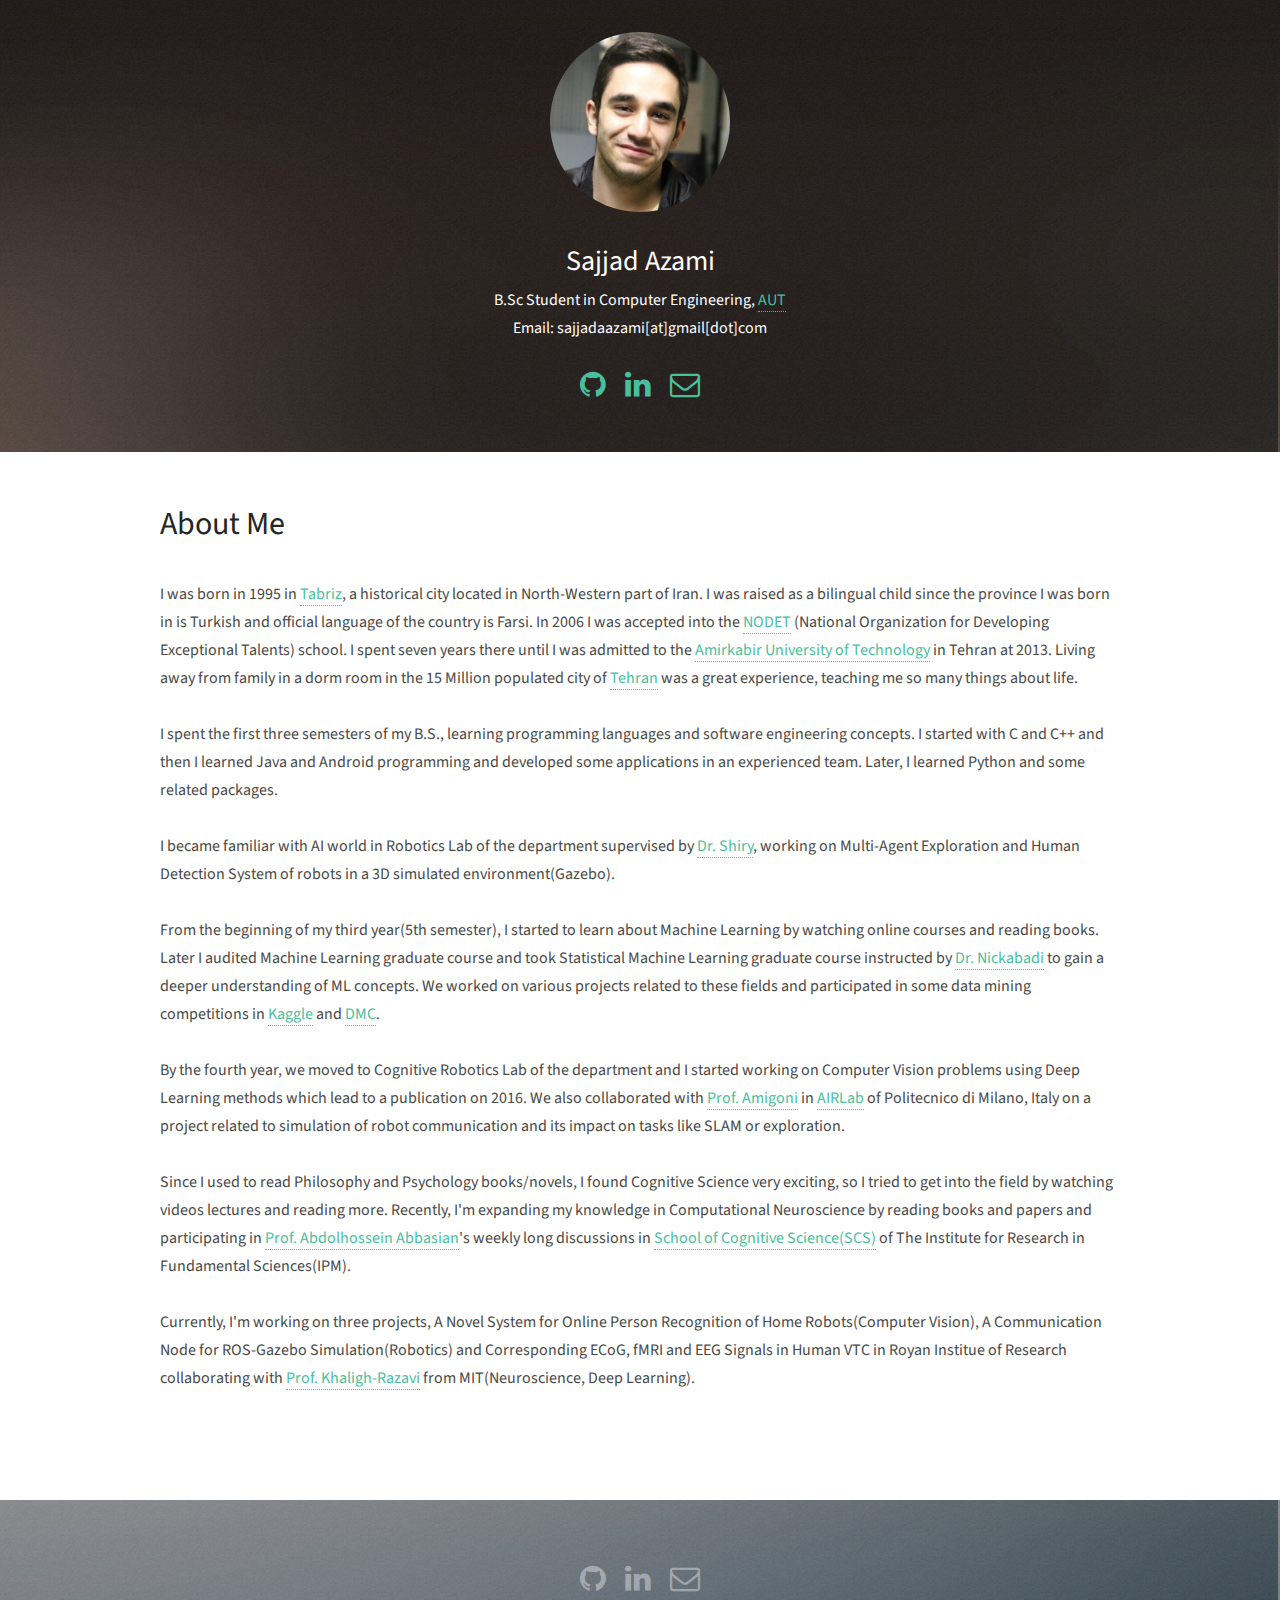
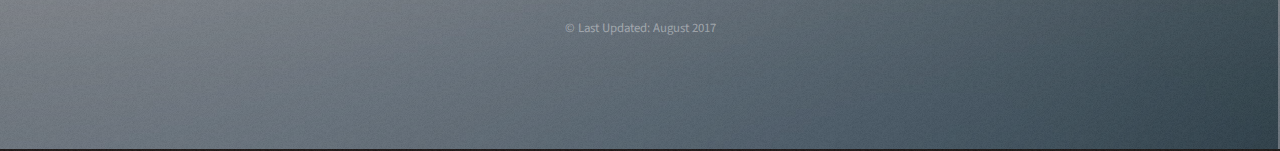
==== bio.html @ d624d1a1 "updates bio and info" ====
<!DOCTYPE HTML>
<!--
	Strata by HTML5 UP
	html5up.net | @ajlkn
	Free for personal and commercial use under the CCA 3.0 license (html5up.net/license)
-->
<html>
<head>
    <title>Sajjad Azami</title>
    <meta charset="utf-8"/>
    <meta name="viewport" content="width=device-width, initial-scale=1"/>
    <!--[if lte IE 8]>
    <script src="assets/js/ie/html5shiv.js"></script><![endif]-->
    <link rel="stylesheet" href="assets/css/main.css"/>
    <!--[if lte IE 8]>
    <link rel="stylesheet" href="assets/css/ie8.css"/><![endif]-->
</head>
<body id="top">

<!-- Header -->
<header id="header">
    <div class="inner">
        <a href="index.html" class="image avatar"><img src="images/avatar.jpg" alt=""/></a>
        <h1>
            <object><strong>Sajjad Azami</strong></object>
        </h1>
        <span style="color: #ffffff; "><object>B.Sc Student in Computer Engineering, <a
                href="http://www.aut.ac.ir/aut/fa/">AUT</a>
        </object>
        <br>
        <object>Email: sajjadaazami[at]gmail[dot]com</object></span>
        <br>
        <br>
        <ul class="icons">
            <li><a href="http://github.com/sajadazami" class="icon fa-github"><span class="label">Github</span></a></li>
            <li><a href="https://ir.linkedin.com/in/sajadazami" class="icon fa-linkedin"><span
                    class="label">Dribbble</span></a></li>
            <li><a href="mailto:sajjadaazami@gmail.com" class="icon fa-envelope-o"><span class="label">Email</span></a>
            </li>
        </ul>
    </div>
</header>
<!-- Main -->
<div id="main">

    <!-- One -->
    <section id="one">
        <header class="major">
            <h2>About Me</h2>
        </header>
        <p>I was born in 1995 in <a href="https://en.wikipedia.org/wiki/Tabriz">Tabriz</a>, a historical city located in
            North-Western part of Iran. I was
            raised as a
            bilingual child since
            the province I was born in is Turkish and official language of the country is Farsi. In 2006 I was accepted
            into the <a
                    href="https://en.wikipedia.org/wiki/National_Organization_for_Development_of_Exceptional_Talents">NODET</a>
            (National Organization for Developing Exceptional Talents) school. I spent seven years there
            until I was admitted to the <a href="https://en.wikipedia.org/wiki/Amirkabir_University_of_Technology">Amirkabir
                University of Technology</a> in Tehran at 2013. Living away from family in
            a dorm room in the 15 Million populated city of <a href="https://en.wikipedia.org/wiki/Tehran">Tehran</a>
            was a great experience, teaching me so many things
            about life.<br><br>

            I spent the first three semesters of my B.S., learning programming languages and software engineering
            concepts. I started with C and C++ and then I learned Java and Android programming and developed some
            applications in an experienced team. Later, I learned Python and some related packages.<br><br>

            I became familiar with AI world in Robotics Lab of the department supervised by <a
                    href="https://scholar.google.com/citations?user=eezKfB4AAAAJ&hl=en">Dr. Shiry</a>, working on
            Multi-Agent Exploration and Human Detection System of robots in a 3D simulated environment(Gazebo).<br><br>

            From the beginning of my third year(5th semester), I started to learn about Machine Learning by watching
            online courses and reading books. Later I audited Machine Learning graduate course and took Statistical
            Machine Learning graduate course instructed by <a href="http://ceit.aut.ac.ir/~nikabadi/">Dr. Nickabadi</a>
            to gain a deeper understanding of ML concepts.
            We worked on various projects related to these fields and participated in some data mining competitions in
            <a href="http://www.kaggle.com/">Kaggle</a> and <a href="http://www.data-mining-cup.de/en/">DMC</a>.<br><br>

            By the fourth year, we moved to Cognitive Robotics Lab of the department and I started working on Computer
            Vision problems using Deep Learning methods which lead to a publication on 2016. We also collaborated with
            <a href="https://scholar.google.com/citations?user=qsOtJtsAAAAJ&hl=en">Prof. Amigoni</a> in
            <a href="http://airlab.deib.polimi.it/">AIRLab</a> of
            Politecnico di Milano, Italy on a project related to simulation of robot
            communication and its impact on tasks like SLAM or exploration.<br><br>

            Since I used to read Philosophy and Psychology books/novels, I found Cognitive Science very exciting, so I
            tried to get into the field by watching videos lectures and reading more. Recently, I'm expanding my
            knowledge in Computational Neuroscience by reading books and papers and participating in
            <a href="http://www.ipm.ac.ir/personalinfo.jsp?PeopleCode=IP1400068">Prof. Abdolhossein Abbasian</a>'s
            weekly long discussions in <a href="http://scs.ipm.ac.ir/">School of Cognitive Science(SCS)</a> of The
            Institute for Research in Fundamental Sciences(IPM).<br><br>

            Currently, I'm working on three projects, A Novel System for Online Person Recognition of Home
            Robots(Computer Vision), A Communication Node for ROS-Gazebo Simulation(Robotics) and Corresponding
            ECoG, fMRI and EEG Signals in Human VTC in Royan Institue of Research collaborating with
            <a href="https://scholar.google.co.uk/citations?user=3HbeiywAAAAJ">Prof. Khaligh-Razavi</a> from
            MIT(Neuroscience, Deep Learning).<br><br>

        </p>

    </section>

</div>

<!-- Footer -->
<footer id="footer">
    <div class="inner">
        <ul class="icons">
            <li><a href="http://github.com/sajadazami" class="icon fa-github"><span class="label">Github</span></a></li>
            <li><a href="https://ir.linkedin.com/in/sajadazami" class="icon fa-linkedin"><span
                    class="label">Dribbble</span></a></li>
            <li><a href="mailto:sajjadaazami@gmail.com" class="icon fa-envelope-o"><span class="label">Email</span></a>
            </li>
        </ul>
        <ul class="copyright">
            <li>&copy; Last Updated: August 2017</li>
        </ul>
    </div>
</footer>

<!-- Scripts -->
<script src="assets/js/jquery.min.js"></script>
<script src="assets/js/jquery.poptrox.min.js"></script>
<script src="assets/js/skel.min.js"></script>
<script src="assets/js/util.js"></script>
<!--[if lte IE 8]>
<script src="assets/js/ie/respond.min.js"></script><![endif]-->
<script src="assets/js/main.js"></script>

</body>
</html>
---- assets/css/main.css ----
@import url("font-awesome.min.css");
@import url("https://fonts.googleapis.com/css?family=Source+Sans+Pro:400,400italic");

/*
	Strata by HTML5 UP
	html5up.net | @ajlkn
	Free for personal and commercial use under the CCA 3.0 license (html5up.net/license)
*/

/* Reset */

html, body, div, span, applet, object, iframe, h1, h2, h3, h4, h5, h6, p, blockquote, pre, a, abbr, acronym, address, big, cite, code, del, dfn, em, img, ins, kbd, q, s, samp, small, strike, strong, sub, sup, tt, var, b, u, i, center, dl, dt, dd, ol, ul, li, fieldset, form, label, legend, table, caption, tbody, tfoot, thead, tr, th, td, article, aside, canvas, details, embed, figure, figcaption, footer, header, hgroup, menu, nav, output, ruby, section, summary, time, mark, audio, video {
    margin: 0;
    padding: 0;
    border: 0;
    font-size: 100%;
    font: inherit;
    vertical-align: baseline;
}

article, aside, details, figcaption, figure, footer, header, hgroup, menu, nav, section {
    display: block;
}

body {
    line-height: 1;
}

ol, ul {
    list-style: none;
}

.multi-column {
    -moz-column-count: 2;
    -moz-column-gap: 20px;
    -moz-column-fill: auto;
    -webkit-column-count: 2;
    -webkit-column-gap: 20px;
    -webkit-column-fill: auto;
    column-count: 2;
    column-gap: 20px;
    column-fill: auto;
    list-style-position: inside;
}

blockquote, q {
    quotes: none;
}

blockquote:before, blockquote:after, q:before, q:after {
    content: '';
    content: none;
}

table {
    border-collapse: collapse;
    border-spacing: 0;
}

body {
    -webkit-text-size-adjust: none;
}

/* Box Model */

*, *:before, *:after {
    -moz-box-sizing: border-box;
    -webkit-box-sizing: border-box;
    box-sizing: border-box;
}

/* Containers */

.container {
    margin-left: auto;
    margin-right: auto;
}

.container.\31

25
\25 {
    width: 100%;
    max-width: 1200px;
    min-width: 960px;
}

.container.\37

5
\25 {
    width: 720px;
}

.container.\35

0
\25 {
    width: 480px;
}

.container.\32

5
\25 {
    width: 240px;
}

.container {
    width: 960px;
}

/*@media screen and (max-width: 1800px) {*/

    /*.container.\31*/

/*25\25 {*/
      /*width: 100%;*/
      /*max-width: 1200px;*/
      /*min-width: 960px;*/
  /*}*/

    /*.container.\37*/

/*5\25 {*/
     /*width: 720px;*/
 /*}*/

    /*.container.\35*/

/*0\25 {*/
     /*width: 480px;*/
 /*}*/

    /*.container.\32*/

/*5\25 {*/
     /*width: 240px;*/
 /*}*/

    /*.container {*/
        /*width: 960px;*/
    /*}*/

/*}*/

/*@media screen and (max-width: 1280px) {*/

    /*.container.\31*/

/*25\25 {*/
      /*width: 100%;*/
      /*max-width: 1200px;*/
      /*min-width: 960px;*/
  /*}*/

    /*.container.\37*/

/*5\25 {*/
     /*width: 720px;*/
 /*}*/

    /*.container.\35*/

/*0\25 {*/
     /*width: 480px;*/
 /*}*/

    /*.container.\32*/

/*5\25 {*/
     /*width: 240px;*/
 /*}*/

    /*.container {*/
        /*width: 960px;*/
    /*}*/

/*}*/

/*@media screen and (max-width: 1800px) {*/

    .container.\31

25\25 {
      width: 100%;
      max-width: 1200px;
      min-width: 960px;
  }

    .container.\37

5\25 {
     width: 720px;
 }

    .container.\35

0\25 {
     width: 480px;
 }

    .container.\32

5\25 {
     width: 240px;
 }

    .container {
        width: 960px;
    }

/*}*/

@media screen and (max-width: 736px) {

    .container.\31

25\25 {
      width: 100%;
      max-width: 1200px;
      min-width: 960px;
  }

    .container.\37

5\25 {
     width: 720px;
 }

    .container.\35

0\25 {
     width: 480px;
 }

    .container.\32

5\25 {
     width: 240px;
 }

    .container {
        width: 960px;
    }

}

@media screen and (max-width: 480px) {

    .container.\31

25\25 {
      width: 100%;
      max-width: 1200px;
      min-width: 960px;
  }

    .container.\37

5\25 {
     width: 720px;
 }

    .container.\35

0\25 {
     width: 480px;
 }

    .container.\32

5\25 {
     width: 240px;
 }

    .container {
        width: 960px;
    }

}

/* Grid */

.row {
    border-bottom: solid 1px transparent;
    -moz-box-sizing: border-box;
    -webkit-box-sizing: border-box;
    box-sizing: border-box;
}

.row > * {
    float: left;
    -moz-box-sizing: border-box;
    -webkit-box-sizing: border-box;
    box-sizing: border-box;
}

.row:after, .row:before {
    content: '';
    display: block;
    clear: both;
    height: 0;
}

.row.uniform > * > :first-child {
    margin-top: 0;
}

.row.uniform > * > :last-child {
    margin-bottom: 0;
}

.row.\30 \25 > * {
    padding: 0 0 0 0em;
}

.row.\30 \25 {
    margin: 0 0 -1px 0em;
}

.row.uniform.\30 \25 > * {
    padding: 0em 0 0 0em;
}

.row.uniform.\30 \25 {
    margin: 0em 0 -1px 0em;
}

.row > * {
    padding: 0 0 0 2.5em;
}

.row {
    margin: 0 0 -1px -2.5em;
}

.row.uniform > * {
    padding: 2.5em 0 0 2.5em;
}

.row.uniform {
    margin: -2.5em 0 -1px -2.5em;
}

.row.\32

00
\25 > * {
    padding: 0 0 0 5em;
}

.row.\32

00
\25 {
    margin: 0 0 -1px -5em;
}

.row.uniform.\32

00
\25 > * {
    padding: 5em 0 0 5em;
}

.row.uniform.\32

00
\25 {
    margin: -5em 0 -1px -5em;
}

.row.\31

50
\25 > * {
    padding: 0 0 0 3.75em;
}

.row.\31

50
\25 {
    margin: 0 0 -1px -3.75em;
}

.row.uniform.\31

50
\25 > * {
    padding: 3.75em 0 0 3.75em;
}

.row.uniform.\31

50
\25 {
    margin: -3.75em 0 -1px -3.75em;
}

.row.\35

0
\25 > * {
    padding: 0 0 0 1.25em;
}

.row.\35

0
\25 {
    margin: 0 0 -1px -1.25em;
}

.row.uniform.\35

0
\25 > * {
    padding: 1.25em 0 0 1.25em;
}

.row.uniform.\35

0
\25 {
    margin: -1.25em 0 -1px -1.25em;
}

.row.\32

5
\25 > * {
    padding: 0 0 0 0.625em;
}

.row.\32

5
\25 {
    margin: 0 0 -1px -0.625em;
}

.row.uniform.\32

5
\25 > * {
    padding: 0.625em 0 0 0.625em;
}

.row.uniform.\32

5
\25 {
    margin: -0.625em 0 -1px -0.625em;
}

.\31

2
u, .\31

2
u\24 {
    width: 100%;
    clear: none;
    margin-left: 0;
}

.\31

1
u, .\31

1
u\24 {
    width: 91.6666666667%;
    clear: none;
    margin-left: 0;
}

.\31

0
u, .\31

0
u\24 {
    width: 83.3333333333%;
    clear: none;
    margin-left: 0;
}

.\39 u, .\39 u\24 {
    width: 75%;
    clear: none;
    margin-left: 0;
}

.\38 u, .\38 u\24 {
    width: 66.6666666667%;
    clear: none;
    margin-left: 0;
}

.\37 u, .\37 u\24 {
    width: 58.3333333333%;
    clear: none;
    margin-left: 0;
}

.\36 u, .\36 u\24 {
    width: 50%;
    clear: none;
    margin-left: 0;
}

.\35 u, .\35 u\24 {
    width: 41.6666666667%;
    clear: none;
    margin-left: 0;
}

.\34 u, .\34 u\24 {
    width: 33.3333333333%;
    clear: none;
    margin-left: 0;
}

.\33 u, .\33 u\24 {
    width: 25%;
    clear: none;
    margin-left: 0;
}

.\32 u, .\32 u\24 {
    width: 16.6666666667%;
    clear: none;
    margin-left: 0;
}

.\31 u, .\31 u\24 {
    width: 8.3333333333%;
    clear: none;
    margin-left: 0;
}

.\31

2
u\24 + *,
.\31

1
u\24 + *,
.\31

0
u\24 + *,
.\39 u\24 + *,
.\38 u\24 + *,
.\37 u\24 + *,
.\36 u\24 + *,
.\35 u\24 + *,
.\34 u\24 + *,
.\33 u\24 + *,
.\32 u\24 + *,
.\31 u\24 + * {
    clear: left;
}

.\-11u {
    margin-left: 91.66667%;
}

.\-10u {
    margin-left: 83.33333%;
}

.\-9u {
    margin-left: 75%;
}

.\-8u {
    margin-left: 66.66667%;
}

.\-7u {
    margin-left: 58.33333%;
}

.\-6u {
    margin-left: 50%;
}

.\-5u {
    margin-left: 41.66667%;
}

.\-4u {
    margin-left: 33.33333%;
}

.\-3u {
    margin-left: 25%;
}

.\-2u {
    margin-left: 16.66667%;
}

.\-1u {
    margin-left: 8.33333%;
}

/*@media screen and (max-width: 1800px) {*/

    /*.row > * {*/
        /*padding: 0 0 0 2.5em;*/
    /*}*/

    /*.row {*/
        /*margin: 0 0 -1px -2.5em;*/
    /*}*/

    /*.row.uniform > * {*/
        /*padding: 2.5em 0 0 2.5em;*/
    /*}*/

    /*.row.uniform {*/
        /*margin: -2.5em 0 -1px -2.5em;*/
    /*}*/

    /*.row.\32*/

/*00\25 > * {*/
      /*padding: 0 0 0 5em;*/
  /*}*/

    /*.row.\32*/

/*00\25 {*/
      /*margin: 0 0 -1px -5em;*/
  /*}*/

    /*.row.uniform.\32*/

/*00\25 > * {*/
      /*padding: 5em 0 0 5em;*/
  /*}*/

    /*.row.uniform.\32*/

/*00\25 {*/
      /*margin: -5em 0 -1px -5em;*/
  /*}*/

    /*.row.\31*/

/*50\25 > * {*/
      /*padding: 0 0 0 3.75em;*/
  /*}*/

    /*.row.\31*/

/*50\25 {*/
      /*margin: 0 0 -1px -3.75em;*/
  /*}*/

    /*.row.uniform.\31*/

/*50\25 > * {*/
      /*padding: 3.75em 0 0 3.75em;*/
  /*}*/

    /*.row.uniform.\31*/

/*50\25 {*/
      /*margin: -3.75em 0 -1px -3.75em;*/
  /*}*/

    /*.row.\35*/

/*0\25 > * {*/
     /*padding: 0 0 0 1.25em;*/
 /*}*/

    /*.row.\35*/

/*0\25 {*/
     /*margin: 0 0 -1px -1.25em;*/
 /*}*/

    /*.row.uniform.\35*/

/*0\25 > * {*/
     /*padding: 1.25em 0 0 1.25em;*/
 /*}*/

    /*.row.uniform.\35*/

/*0\25 {*/
     /*margin: -1.25em 0 -1px -1.25em;*/
 /*}*/

    /*.row.\32*/

/*5\25 > * {*/
     /*padding: 0 0 0 0.625em;*/
 /*}*/

    /*.row.\32*/

/*5\25 {*/
     /*margin: 0 0 -1px -0.625em;*/
 /*}*/

    /*.row.uniform.\32*/

/*5\25 > * {*/
     /*padding: 0.625em 0 0 0.625em;*/
 /*}*/

    /*.row.uniform.\32*/

/*5\25 {*/
     /*margin: -0.625em 0 -1px -0.625em;*/
 /*}*/

    /*.\31*/

/*2u\28xlarge\29, .\31*/

/*2u\24\28xlarge\29 {*/
     /*width: 100%;*/
     /*clear: none;*/
     /*margin-left: 0;*/
 /*}*/

    /*.\31*/

/*1u\28xlarge\29, .\31*/

/*1u\24\28xlarge\29 {*/
     /*width: 91.6666666667%;*/
     /*clear: none;*/
     /*margin-left: 0;*/
 /*}*/

    /*.\31*/

/*0u\28xlarge\29, .\31*/

/*0u\24\28xlarge\29 {*/
     /*width: 83.3333333333%;*/
     /*clear: none;*/
     /*margin-left: 0;*/
 /*}*/

    /*.\39 u\28xlarge\29, .\39 u\24\28xlarge\29 {*/
        /*width: 75%;*/
        /*clear: none;*/
        /*margin-left: 0;*/
    /*}*/

    /*.\38 u\28xlarge\29, .\38 u\24\28xlarge\29 {*/
        /*width: 66.6666666667%;*/
        /*clear: none;*/
        /*margin-left: 0;*/
    /*}*/

    /*.\37 u\28xlarge\29, .\37 u\24\28xlarge\29 {*/
        /*width: 58.3333333333%;*/
        /*clear: none;*/
        /*margin-left: 0;*/
    /*}*/

    /*.\36 u\28xlarge\29, .\36 u\24\28xlarge\29 {*/
        /*width: 50%;*/
        /*clear: none;*/
        /*margin-left: 0;*/
    /*}*/

    /*.\35 u\28xlarge\29, .\35 u\24\28xlarge\29 {*/
        /*width: 41.6666666667%;*/
        /*clear: none;*/
        /*margin-left: 0;*/
    /*}*/

    /*.\34 u\28xlarge\29, .\34 u\24\28xlarge\29 {*/
        /*width: 33.3333333333%;*/
        /*clear: none;*/
        /*margin-left: 0;*/
    /*}*/

    /*.\33 u\28xlarge\29, .\33 u\24\28xlarge\29 {*/
        /*width: 25%;*/
        /*clear: none;*/
        /*margin-left: 0;*/
    /*}*/

    /*.\32 u\28xlarge\29, .\32 u\24\28xlarge\29 {*/
        /*width: 16.6666666667%;*/
        /*clear: none;*/
        /*margin-left: 0;*/
    /*}*/

    /*.\31 u\28xlarge\29, .\31 u\24\28xlarge\29 {*/
        /*width: 8.3333333333%;*/
        /*clear: none;*/
        /*margin-left: 0;*/
    /*}*/

    /*.\31*/

/*2u\24\28xlarge\29 + *,*/
 /*.\31*/

/*1u\24\28xlarge\29 + *,*/
 /*.\31*/

/*0u\24\28xlarge\29 + *,*/
 /*.\39 u\24\28xlarge\29 + *,*/
 /*.\38 u\24\28xlarge\29 + *,*/
 /*.\37 u\24\28xlarge\29 + *,*/
 /*.\36 u\24\28xlarge\29 + *,*/
 /*.\35 u\24\28xlarge\29 + *,*/
 /*.\34 u\24\28xlarge\29 + *,*/
 /*.\33 u\24\28xlarge\29 + *,*/
 /*.\32 u\24\28xlarge\29 + *,*/
 /*.\31 u\24\28xlarge\29 + * {*/
     /*clear: left;*/
 /*}*/

    /*.\-11u\28xlarge\29 {*/
        /*margin-left: 91.66667%;*/
    /*}*/

    /*.\-10u\28xlarge\29 {*/
        /*margin-left: 83.33333%;*/
    /*}*/

    /*.\-9u\28xlarge\29 {*/
        /*margin-left: 75%;*/
    /*}*/

    /*.\-8u\28xlarge\29 {*/
        /*margin-left: 66.66667%;*/
    /*}*/

    /*.\-7u\28xlarge\29 {*/
        /*margin-left: 58.33333%;*/
    /*}*/

    /*.\-6u\28xlarge\29 {*/
        /*margin-left: 50%;*/
    /*}*/

    /*.\-5u\28xlarge\29 {*/
        /*margin-left: 41.66667%;*/
    /*}*/

    /*.\-4u\28xlarge\29 {*/
        /*margin-left: 33.33333%;*/
    /*}*/

    /*.\-3u\28xlarge\29 {*/
        /*margin-left: 25%;*/
    /*}*/

    /*.\-2u\28xlarge\29 {*/
        /*margin-left: 16.66667%;*/
    /*}*/

    /*.\-1u\28xlarge\29 {*/
        /*margin-left: 8.33333%;*/
    /*}*/

/*}*/

/*@media screen and (max-width: 1280px) {*/

    /*.row > * {*/
        /*padding: 0 0 0 2em;*/
    /*}*/

    /*.row {*/
        /*margin: 0 0 -1px -2em;*/
    /*}*/

    /*.row.uniform > * {*/
        /*padding: 2em 0 0 2em;*/
    /*}*/

    /*.row.uniform {*/
        /*margin: -2em 0 -1px -2em;*/
    /*}*/

    /*.row.\32*/

/*00\25 > * {*/
      /*padding: 0 0 0 4em;*/
  /*}*/

    /*.row.\32*/

/*00\25 {*/
      /*margin: 0 0 -1px -4em;*/
  /*}*/

    /*.row.uniform.\32*/

/*00\25 > * {*/
      /*padding: 4em 0 0 4em;*/
  /*}*/

    /*.row.uniform.\32*/

/*00\25 {*/
      /*margin: -4em 0 -1px -4em;*/
  /*}*/

    /*.row.\31*/

/*50\25 > * {*/
      /*padding: 0 0 0 3em;*/
  /*}*/

    /*.row.\31*/

/*50\25 {*/
      /*margin: 0 0 -1px -3em;*/
  /*}*/

    /*.row.uniform.\31*/

/*50\25 > * {*/
      /*padding: 3em 0 0 3em;*/
  /*}*/

    /*.row.uniform.\31*/

/*50\25 {*/
      /*margin: -3em 0 -1px -3em;*/
  /*}*/

    /*.row.\35*/

/*0\25 > * {*/
     /*padding: 0 0 0 1em;*/
 /*}*/

    /*.row.\35*/

/*0\25 {*/
     /*margin: 0 0 -1px -1em;*/
 /*}*/

    /*.row.uniform.\35*/

/*0\25 > * {*/
     /*padding: 1em 0 0 1em;*/
 /*}*/

    /*.row.uniform.\35*/

/*0\25 {*/
     /*margin: -1em 0 -1px -1em;*/
 /*}*/

    /*.row.\32*/

/*5\25 > * {*/
     /*padding: 0 0 0 0.5em;*/
 /*}*/

    /*.row.\32*/

/*5\25 {*/
     /*margin: 0 0 -1px -0.5em;*/
 /*}*/

    /*.row.uniform.\32*/

/*5\25 > * {*/
     /*padding: 0.5em 0 0 0.5em;*/
 /*}*/

    /*.row.uniform.\32*/

/*5\25 {*/
     /*margin: -0.5em 0 -1px -0.5em;*/
 /*}*/

    /*.\31*/

/*2u\28large\29, .\31*/

/*2u\24\28large\29 {*/
     /*width: 100%;*/
     /*clear: none;*/
     /*margin-left: 0;*/
 /*}*/

    /*.\31*/

/*1u\28large\29, .\31*/

/*1u\24\28large\29 {*/
     /*width: 91.6666666667%;*/
     /*clear: none;*/
     /*margin-left: 0;*/
 /*}*/

    /*.\31*/

/*0u\28large\29, .\31*/

/*0u\24\28large\29 {*/
     /*width: 83.3333333333%;*/
     /*clear: none;*/
     /*margin-left: 0;*/
 /*}*/

    /*.\39 u\28large\29, .\39 u\24\28large\29 {*/
        /*width: 75%;*/
        /*clear: none;*/
        /*margin-left: 0;*/
    /*}*/

    /*.\38 u\28large\29, .\38 u\24\28large\29 {*/
        /*width: 66.6666666667%;*/
        /*clear: none;*/
        /*margin-left: 0;*/
    /*}*/

    /*.\37 u\28large\29, .\37 u\24\28large\29 {*/
        /*width: 58.3333333333%;*/
        /*clear: none;*/
        /*margin-left: 0;*/
    /*}*/

    /*.\36 u\28large\29, .\36 u\24\28large\29 {*/
        /*width: 50%;*/
        /*clear: none;*/
        /*margin-left: 0;*/
    /*}*/

    /*.\35 u\28large\29, .\35 u\24\28large\29 {*/
        /*width: 41.6666666667%;*/
        /*clear: none;*/
        /*margin-left: 0;*/
    /*}*/

    /*.\34 u\28large\29, .\34 u\24\28large\29 {*/
        /*width: 33.3333333333%;*/
        /*clear: none;*/
        /*margin-left: 0;*/
    /*}*/

    /*.\33 u\28large\29, .\33 u\24\28large\29 {*/
        /*width: 25%;*/
        /*clear: none;*/
        /*margin-left: 0;*/
    /*}*/

    /*.\32 u\28large\29, .\32 u\24\28large\29 {*/
        /*width: 16.6666666667%;*/
        /*clear: none;*/
        /*margin-left: 0;*/
    /*}*/

    /*.\31 u\28large\29, .\31 u\24\28large\29 {*/
        /*width: 8.3333333333%;*/
        /*clear: none;*/
        /*margin-left: 0;*/
    /*}*/

    /*.\31*/

/*2u\24\28large\29 + *,*/
 /*.\31*/

/*1u\24\28large\29 + *,*/
 /*.\31*/

/*0u\24\28large\29 + *,*/
 /*.\39 u\24\28large\29 + *,*/
 /*.\38 u\24\28large\29 + *,*/
 /*.\37 u\24\28large\29 + *,*/
 /*.\36 u\24\28large\29 + *,*/
 /*.\35 u\24\28large\29 + *,*/
 /*.\34 u\24\28large\29 + *,*/
 /*.\33 u\24\28large\29 + *,*/
 /*.\32 u\24\28large\29 + *,*/
 /*.\31 u\24\28large\29 + * {*/
     /*clear: left;*/
 /*}*/

    /*.\-11u\28large\29 {*/
        /*margin-left: 91.66667%;*/
    /*}*/

    /*.\-10u\28large\29 {*/
        /*margin-left: 83.33333%;*/
    /*}*/

    /*.\-9u\28large\29 {*/
        /*margin-left: 75%;*/
    /*}*/

    /*.\-8u\28large\29 {*/
        /*margin-left: 66.66667%;*/
    /*}*/

    /*.\-7u\28large\29 {*/
        /*margin-left: 58.33333%;*/
    /*}*/

    /*.\-6u\28large\29 {*/
        /*margin-left: 50%;*/
    /*}*/

    /*.\-5u\28large\29 {*/
        /*margin-left: 41.66667%;*/
    /*}*/

    /*.\-4u\28large\29 {*/
        /*margin-left: 33.33333%;*/
    /*}*/

    /*.\-3u\28large\29 {*/
        /*margin-left: 25%;*/
    /*}*/

    /*.\-2u\28large\29 {*/
        /*margin-left: 16.66667%;*/
    /*}*/

    /*.\-1u\28large\29 {*/
        /*margin-left: 8.33333%;*/
    /*}*/

/*}*/

/*@media screen and (max-width: 1800px) {*/

    .row > * {
        padding: 0 0 0 2em;
    }

    .row {
        margin: 0 0 -1px -2em;
    }

    .row.uniform > * {
        padding: 2em 0 0 2em;
    }

    .row.uniform {
        margin: -2em 0 -1px -2em;
    }

    .row.\32

00\25 > * {
      padding: 0 0 0 4em;
  }

    .row.\32

00\25 {
      margin: 0 0 -1px -4em;
  }

    .row.uniform.\32

00\25 > * {
      padding: 4em 0 0 4em;
  }

    .row.uniform.\32

00\25 {
      margin: -4em 0 -1px -4em;
  }

    .row.\31

50\25 > * {
      padding: 0 0 0 3em;
  }

    .row.\31

50\25 {
      margin: 0 0 -1px -3em;
  }

    .row.uniform.\31

50\25 > * {
      padding: 3em 0 0 3em;
  }

    .row.uniform.\31

50\25 {
      margin: -3em 0 -1px -3em;
  }

    .row.\35

0\25 > * {
     padding: 0 0 0 1em;
 }

    .row.\35

0\25 {
     margin: 0 0 -1px -1em;
 }

    .row.uniform.\35

0\25 > * {
     padding: 1em 0 0 1em;
 }

    .row.uniform.\35

0\25 {
     margin: -1em 0 -1px -1em;
 }

    .row.\32

5\25 > * {
     padding: 0 0 0 0.5em;
 }

    .row.\32

5\25 {
     margin: 0 0 -1px -0.5em;
 }

    .row.uniform.\32

5\25 > * {
     padding: 0.5em 0 0 0.5em;
 }

    .row.uniform.\32

5\25 {
     margin: -0.5em 0 -1px -0.5em;
 }

    .\31

2u\28medium\29, .\31

2u\24\28medium\29 {
     width: 100%;
     clear: none;
     margin-left: 0;
 }

    .\31

1u\28medium\29, .\31

1u\24\28medium\29 {
     width: 91.6666666667%;
     clear: none;
     margin-left: 0;
 }

    .\31

0u\28medium\29, .\31

0u\24\28medium\29 {
     width: 83.3333333333%;
     clear: none;
     margin-left: 0;
 }

    .\39 u\28medium\29, .\39 u\24\28medium\29 {
        width: 75%;
        clear: none;
        margin-left: 0;
    }

    .\38 u\28medium\29, .\38 u\24\28medium\29 {
        width: 66.6666666667%;
        clear: none;
        margin-left: 0;
    }

    .\37 u\28medium\29, .\37 u\24\28medium\29 {
        width: 58.3333333333%;
        clear: none;
        margin-left: 0;
    }

    .\36 u\28medium\29, .\36 u\24\28medium\29 {
        width: 50%;
        clear: none;
        margin-left: 0;
    }

    .\35 u\28medium\29, .\35 u\24\28medium\29 {
        width: 41.6666666667%;
        clear: none;
        margin-left: 0;
    }

    .\34 u\28medium\29, .\34 u\24\28medium\29 {
        width: 33.3333333333%;
        clear: none;
        margin-left: 0;
    }

    .\33 u\28medium\29, .\33 u\24\28medium\29 {
        width: 25%;
        clear: none;
        margin-left: 0;
    }

    .\32 u\28medium\29, .\32 u\24\28medium\29 {
        width: 16.6666666667%;
        clear: none;
        margin-left: 0;
    }

    .\31 u\28medium\29, .\31 u\24\28medium\29 {
        width: 8.3333333333%;
        clear: none;
        margin-left: 0;
    }

    .\31

2u\24\28medium\29 + *,
 .\31

1u\24\28medium\29 + *,
 .\31

0u\24\28medium\29 + *,
 .\39 u\24\28medium\29 + *,
 .\38 u\24\28medium\29 + *,
 .\37 u\24\28medium\29 + *,
 .\36 u\24\28medium\29 + *,
 .\35 u\24\28medium\29 + *,
 .\34 u\24\28medium\29 + *,
 .\33 u\24\28medium\29 + *,
 .\32 u\24\28medium\29 + *,
 .\31 u\24\28medium\29 + * {
     clear: left;
 }

    .\-11u\28medium\29 {
        margin-left: 91.66667%;
    }

    .\-10u\28medium\29 {
        margin-left: 83.33333%;
    }

    .\-9u\28medium\29 {
        margin-left: 75%;
    }

    .\-8u\28medium\29 {
        margin-left: 66.66667%;
    }

    .\-7u\28medium\29 {
        margin-left: 58.33333%;
    }

    .\-6u\28medium\29 {
        margin-left: 50%;
    }

    .\-5u\28medium\29 {
        margin-left: 41.66667%;
    }

    .\-4u\28medium\29 {
        margin-left: 33.33333%;
    }

    .\-3u\28medium\29 {
        margin-left: 25%;
    }

    .\-2u\28medium\29 {
        margin-left: 16.66667%;
    }

    .\-1u\28medium\29 {
        margin-left: 8.33333%;
    }

/*}*/

@media screen and (max-width: 736px) {

    .row > * {
        padding: 0 0 0 1.5em;
    }

    .row {
        margin: 0 0 -1px -1.5em;
    }

    .row.uniform > * {
        padding: 1.5em 0 0 1.5em;
    }

    .row.uniform {
        margin: -1.5em 0 -1px -1.5em;
    }

    .row.\32

00\25 > * {
      padding: 0 0 0 3em;
  }

    .row.\32

00\25 {
      margin: 0 0 -1px -3em;
  }

    .row.uniform.\32

00\25 > * {
      padding: 3em 0 0 3em;
  }

    .row.uniform.\32

00\25 {
      margin: -3em 0 -1px -3em;
  }

    .row.\31

50\25 > * {
      padding: 0 0 0 2.25em;
  }

    .row.\31

50\25 {
      margin: 0 0 -1px -2.25em;
  }

    .row.uniform.\31

50\25 > * {
      padding: 2.25em 0 0 2.25em;
  }

    .row.uniform.\31

50\25 {
      margin: -2.25em 0 -1px -2.25em;
  }

    .row.\35

0\25 > * {
     padding: 0 0 0 0.75em;
 }

    .row.\35

0\25 {
     margin: 0 0 -1px -0.75em;
 }

    .row.uniform.\35

0\25 > * {
     padding: 0.75em 0 0 0.75em;
 }

    .row.uniform.\35

0\25 {
     margin: -0.75em 0 -1px -0.75em;
 }

    .row.\32

5\25 > * {
     padding: 0 0 0 0.375em;
 }

    .row.\32

5\25 {
     margin: 0 0 -1px -0.375em;
 }

    .row.uniform.\32

5\25 > * {
     padding: 0.375em 0 0 0.375em;
 }

    .row.uniform.\32

5\25 {
     margin: -0.375em 0 -1px -0.375em;
 }

    .\31

2u\28small\29, .\31

2u\24\28small\29 {
     width: 100%;
     clear: none;
     margin-left: 0;
 }

    .\31

1u\28small\29, .\31

1u\24\28small\29 {
     width: 91.6666666667%;
     clear: none;
     margin-left: 0;
 }

    .\31

0u\28small\29, .\31

0u\24\28small\29 {
     width: 83.3333333333%;
     clear: none;
     margin-left: 0;
 }

    .\39 u\28small\29, .\39 u\24\28small\29 {
        width: 75%;
        clear: none;
        margin-left: 0;
    }

    .\38 u\28small\29, .\38 u\24\28small\29 {
        width: 66.6666666667%;
        clear: none;
        margin-left: 0;
    }

    .\37 u\28small\29, .\37 u\24\28small\29 {
        width: 58.3333333333%;
        clear: none;
        margin-left: 0;
    }

    .\36 u\28small\29, .\36 u\24\28small\29 {
        width: 50%;
        clear: none;
        margin-left: 0;
    }

    .\35 u\28small\29, .\35 u\24\28small\29 {
        width: 41.6666666667%;
        clear: none;
        margin-left: 0;
    }

    .\34 u\28small\29, .\34 u\24\28small\29 {
        width: 33.3333333333%;
        clear: none;
        margin-left: 0;
    }

    .\33 u\28small\29, .\33 u\24\28small\29 {
        width: 25%;
        clear: none;
        margin-left: 0;
    }

    .\32 u\28small\29, .\32 u\24\28small\29 {
        width: 16.6666666667%;
        clear: none;
        margin-left: 0;
    }

    .\31 u\28small\29, .\31 u\24\28small\29 {
        width: 8.3333333333%;
        clear: none;
        margin-left: 0;
    }

    .\31

2u\24\28small\29 + *,
 .\31

1u\24\28small\29 + *,
 .\31

0u\24\28small\29 + *,
 .\39 u\24\28small\29 + *,
 .\38 u\24\28small\29 + *,
 .\37 u\24\28small\29 + *,
 .\36 u\24\28small\29 + *,
 .\35 u\24\28small\29 + *,
 .\34 u\24\28small\29 + *,
 .\33 u\24\28small\29 + *,
 .\32 u\24\28small\29 + *,
 .\31 u\24\28small\29 + * {
     clear: left;
 }

    .\-11u\28small\29 {
        margin-left: 91.66667%;
    }

    .\-10u\28small\29 {
        margin-left: 83.33333%;
    }

    .\-9u\28small\29 {
        margin-left: 75%;
    }

    .\-8u\28small\29 {
        margin-left: 66.66667%;
    }

    .\-7u\28small\29 {
        margin-left: 58.33333%;
    }

    .\-6u\28small\29 {
        margin-left: 50%;
    }

    .\-5u\28small\29 {
        margin-left: 41.66667%;
    }

    .\-4u\28small\29 {
        margin-left: 33.33333%;
    }

    .\-3u\28small\29 {
        margin-left: 25%;
    }

    .\-2u\28small\29 {
        margin-left: 16.66667%;
    }

    .\-1u\28small\29 {
        margin-left: 8.33333%;
    }

}

@media screen and (max-width: 480px) {

    .row > * {
        padding: 0 0 0 1.5em;
    }

    .row {
        margin: 0 0 -1px -1.5em;
    }

    .row.uniform > * {
        padding: 1.5em 0 0 1.5em;
    }

    .row.uniform {
        margin: -1.5em 0 -1px -1.5em;
    }

    .row.\32

00\25 > * {
      padding: 0 0 0 3em;
  }

    .row.\32

00\25 {
      margin: 0 0 -1px -3em;
  }

    .row.uniform.\32

00\25 > * {
      padding: 3em 0 0 3em;
  }

    .row.uniform.\32

00\25 {
      margin: -3em 0 -1px -3em;
  }

    .row.\31

50\25 > * {
      padding: 0 0 0 2.25em;
  }

    .row.\31

50\25 {
      margin: 0 0 -1px -2.25em;
  }

    .row.uniform.\31

50\25 > * {
      padding: 2.25em 0 0 2.25em;
  }

    .row.uniform.\31

50\25 {
      margin: -2.25em 0 -1px -2.25em;
  }

    .row.\35

0\25 > * {
     padding: 0 0 0 0.75em;
 }

    .row.\35

0\25 {
     margin: 0 0 -1px -0.75em;
 }

    .row.uniform.\35

0\25 > * {
     padding: 0.75em 0 0 0.75em;
 }

    .row.uniform.\35

0\25 {
     margin: -0.75em 0 -1px -0.75em;
 }

    .row.\32

5\25 > * {
     padding: 0 0 0 0.375em;
 }

    .row.\32

5\25 {
     margin: 0 0 -1px -0.375em;
 }

    .row.uniform.\32

5\25 > * {
     padding: 0.375em 0 0 0.375em;
 }

    .row.uniform.\32

5\25 {
     margin: -0.375em 0 -1px -0.375em;
 }

    .\31

2u\28xsmall\29, .\31

2u\24\28xsmall\29 {
     width: 100%;
     clear: none;
     margin-left: 0;
 }

    .\31

1u\28xsmall\29, .\31

1u\24\28xsmall\29 {
     width: 91.6666666667%;
     clear: none;
     margin-left: 0;
 }

    .\31

0u\28xsmall\29, .\31

0u\24\28xsmall\29 {
     width: 83.3333333333%;
     clear: none;
     margin-left: 0;
 }

    .\39 u\28xsmall\29, .\39 u\24\28xsmall\29 {
        width: 75%;
        clear: none;
        margin-left: 0;
    }

    .\38 u\28xsmall\29, .\38 u\24\28xsmall\29 {
        width: 66.6666666667%;
        clear: none;
        margin-left: 0;
    }

    .\37 u\28xsmall\29, .\37 u\24\28xsmall\29 {
        width: 58.3333333333%;
        clear: none;
        margin-left: 0;
    }

    .\36 u\28xsmall\29, .\36 u\24\28xsmall\29 {
        width: 50%;
        clear: none;
        margin-left: 0;
    }

    .\35 u\28xsmall\29, .\35 u\24\28xsmall\29 {
        width: 41.6666666667%;
        clear: none;
        margin-left: 0;
    }

    .\34 u\28xsmall\29, .\34 u\24\28xsmall\29 {
        width: 33.3333333333%;
        clear: none;
        margin-left: 0;
    }

    .\33 u\28xsmall\29, .\33 u\24\28xsmall\29 {
        width: 25%;
        clear: none;
        margin-left: 0;
    }

    .\32 u\28xsmall\29, .\32 u\24\28xsmall\29 {
        width: 16.6666666667%;
        clear: none;
        margin-left: 0;
    }

    .\31 u\28xsmall\29, .\31 u\24\28xsmall\29 {
        width: 8.3333333333%;
        clear: none;
        margin-left: 0;
    }

    .\31

2u\24\28xsmall\29 + *,
 .\31

1u\24\28xsmall\29 + *,
 .\31

0u\24\28xsmall\29 + *,
 .\39 u\24\28xsmall\29 + *,
 .\38 u\24\28xsmall\29 + *,
 .\37 u\24\28xsmall\29 + *,
 .\36 u\24\28xsmall\29 + *,
 .\35 u\24\28xsmall\29 + *,
 .\34 u\24\28xsmall\29 + *,
 .\33 u\24\28xsmall\29 + *,
 .\32 u\24\28xsmall\29 + *,
 .\31 u\24\28xsmall\29 + * {
     clear: left;
 }

    .\-11u\28xsmall\29 {
        margin-left: 91.66667%;
    }

    .\-10u\28xsmall\29 {
        margin-left: 83.33333%;
    }

    .\-9u\28xsmall\29 {
        margin-left: 75%;
    }

    .\-8u\28xsmall\29 {
        margin-left: 66.66667%;
    }

    .\-7u\28xsmall\29 {
        margin-left: 58.33333%;
    }

    .\-6u\28xsmall\29 {
        margin-left: 50%;
    }

    .\-5u\28xsmall\29 {
        margin-left: 41.66667%;
    }

    .\-4u\28xsmall\29 {
        margin-left: 33.33333%;
    }

    .\-3u\28xsmall\29 {
        margin-left: 25%;
    }

    .\-2u\28xsmall\29 {
        margin-left: 16.66667%;
    }

    .\-1u\28xsmall\29 {
        margin-left: 8.33333%;
    }

}

/* Basic */

body {
    background: #fff;
}

body.is-loading *, body.is-loading *:before, body.is-loading *:after {
    -moz-animation: none !important;
    -webkit-animation: none !important;
    -ms-animation: none !important;
    animation: none !important;
    -moz-transition: none !important;
    -webkit-transition: none !important;
    -ms-transition: none !important;
    transition: none !important;
}

body, input, select, textarea {
    color: #494949;
    font-family: "Source Sans Pro", Helvetica, sans-serif;
    font-size: 16pt;
    font-weight: 400;
    line-height: 1.75em;
}

a {
    -moz-transition: color 0.2s ease-in-out, border-color 0.2s ease-in-out;
    -webkit-transition: color 0.2s ease-in-out, border-color 0.2s ease-in-out;
    -ms-transition: color 0.2s ease-in-out, border-color 0.2s ease-in-out;
    transition: color 0.2s ease-in-out, border-color 0.2s ease-in-out;
    border-bottom: dotted 1px;
    color: #49bf9d;
    text-decoration: none;
}

a:hover {
    border-bottom-color: transparent;
    color: #49bf9d !important;
    text-decoration: none;
}

strong, b {
    color: #787878;
    font-weight: 400;
}

em, i {
    font-style: italic;
}

p {
    margin: 0 0 2em 0;
}

h1, h2, h3, h4, h5, h6 {
    color: #252525;
    font-weight: 400;
    line-height: 1em;
    margin: 0 0 1em 0;
}

h1 a, h2 a, h3 a, h4 a, h5 a, h6 a {
    color: inherit;
    text-decoration: none;
}

h1 {
    font-size: 2em;
    line-height: 1.5em;
}

h2 {
    font-size: 1.85em;
    line-height: 1.5em;
}

h3 {
    font-size: 1.25em;
    line-height: 1.5em;
}

h4 {
    font-size: 1.1em;
    line-height: 1.5em;
}

h5 {
    font-size: 0.9em;
    line-height: 1.5em;
}

h6 {
    font-size: 0.7em;
    line-height: 1.5em;
}

sub {
    font-size: 0.8em;
    position: relative;
    top: 0.5em;
}

sup {
    font-size: 0.8em;
    position: relative;
    top: -0.5em;
}

hr {
    border: 0;
    border-bottom: solid 2px #efefef;
    margin: 2em 0;
}

hr.major {
    margin: 3em 0;
}

blockquote {
    border-left: solid 6px #efefef;
    font-style: italic;
    margin: 0 0 2em 0;
    padding: 0.5em 0 0.5em 1.5em;
}

code {
    background: #f7f7f7;
    border-radius: 0.35em;
    border: solid 2px #efefef;
    font-family: "Courier New", monospace;
    font-size: 0.9em;
    margin: 0 0.25em;
    padding: 0.25em 0.65em;
}

pre {
    -webkit-overflow-scrolling: touch;
    font-family: "Courier New", monospace;
    font-size: 0.9em;
    margin: 0 0 2em 0;
}

pre code {
    display: block;
    line-height: 1.75em;
    padding: 1em 1.5em;
    overflow-x: auto;
}

.align-left {
    text-align: left;
}

.align-center {
    text-align: center;
}

.align-right {
    text-align: right;
}

/* Section/Article */

section.special, article.special {
    text-align: center;
}

header p {
    color: #b2b2b2;
    position: relative;
    margin: 0 0 1.5em 0;
}

header h2 + p {
    font-size: 1.25em;
    margin-top: -1em;
    line-height: 1.5em;
}

header h3 + p {
    font-size: 1.1em;
    margin-top: -0.8em;
    line-height: 1.5em;
}

header h4 + p,
header h5 + p,
header h6 + p {
    font-size: 0.9em;
    margin-top: -0.6em;
    line-height: 1.5em;
}

header.major h2 {
    font-size: 2em;
}

/* Form */

form {
    margin: 0 0 2em 0;
}

label {
    color: #787878;
    display: block;
    font-size: 0.9em;
    font-weight: 400;
    margin: 0 0 1em 0;
}

input[type="text"],
input[type="password"],
input[type="email"],
select,
textarea {
    -moz-appearance: none;
    -webkit-appearance: none;
    -ms-appearance: none;
    appearance: none;
    background: #f7f7f7;
    border-radius: 0.35em;
    border: solid 2px transparent;
    color: inherit;
    display: block;
    outline: 0;
    padding: 0 0.75em;
    text-decoration: none;
    width: 100%;
}

input[type="text"]:invalid,
input[type="password"]:invalid,
input[type="email"]:invalid,
select:invalid,
textarea:invalid {
    box-shadow: none;
}

input[type="text"]:focus,
input[type="password"]:focus,
input[type="email"]:focus,
select:focus,
textarea:focus {
    border-color: #49bf9d;
}

.select-wrapper {
    text-decoration: none;
    display: block;
    position: relative;
}

.select-wrapper:before {
    -moz-osx-font-smoothing: grayscale;
    -webkit-font-smoothing: antialiased;
    font-family: FontAwesome;
    font-style: normal;
    font-weight: normal;
    text-transform: none !important;
}

.select-wrapper:before {
    color: #dfdfdf;
    content: '\f078';
    display: block;
    height: 2.75em;
    line-height: 2.75em;
    pointer-events: none;
    position: absolute;
    right: 0;
    text-align: center;
    top: 0;
    width: 2.75em;
}

.select-wrapper select::-ms-expand {
    display: none;
}

input[type="text"],
input[type="password"],
input[type="email"],
select {
    height: 2.75em;
}

textarea {
    padding: 0.75em;
}

input[type="checkbox"],
input[type="radio"] {
    -moz-appearance: none;
    -webkit-appearance: none;
    -ms-appearance: none;
    appearance: none;
    display: block;
    float: left;
    margin-right: -2em;
    opacity: 0;
    width: 1em;
    z-index: -1;
}

input[type="checkbox"] + label,
input[type="radio"] + label {
    text-decoration: none;
    color: #a2a2a2;
    cursor: pointer;
    display: inline-block;
    font-size: 1em;
    font-weight: 400;
    padding-left: 2.4em;
    padding-right: 0.75em;
    position: relative;
}

input[type="checkbox"] + label:before,
input[type="radio"] + label:before {
    -moz-osx-font-smoothing: grayscale;
    -webkit-font-smoothing: antialiased;
    font-family: FontAwesome;
    font-style: normal;
    font-weight: normal;
    text-transform: none !important;
}

input[type="checkbox"] + label:before,
input[type="radio"] + label:before {
    background: #f7f7f7;
    border-radius: 0.35em;
    border: solid 2px transparent;
    content: '';
    display: inline-block;
    height: 1.65em;
    left: 0;
    line-height: 1.58125em;
    position: absolute;
    text-align: center;
    top: 0;
    width: 1.65em;
}

input[type="checkbox"]:checked + label:before,
input[type="radio"]:checked + label:before {
    background: #787878;
    border-color: #787878;
    color: #fff;
    content: '\f00c';
}

input[type="checkbox"]:focus + label:before,
input[type="radio"]:focus + label:before {
    border-color: #49bf9d;
}

input[type="checkbox"] + label:before {
    border-radius: 0.35em;
}

input[type="radio"] + label:before {
    border-radius: 100%;
}

::-webkit-input-placeholder {
    color: #b2b2b2 !important;
    opacity: 1.0;
}

:-moz-placeholder {
    color: #b2b2b2 !important;
    opacity: 1.0;
}

::-moz-placeholder {
    color: #b2b2b2 !important;
    opacity: 1.0;
}

:-ms-input-placeholder {
    color: #b2b2b2 !important;
    opacity: 1.0;
}

.formerize-placeholder {
    color: #b2b2b2 !important;
    opacity: 1.0;
}

/* Box */

.box {
    border-radius: 0.35em;
    border: solid 2px #efefef;
    margin-bottom: 2em;
    padding: 1.5em;
}

.box > :last-child,
.box > :last-child > :last-child,
.box > :last-child > :last-child > :last-child {
    margin-bottom: 0;
}

.box.alt {
    border: 0;
    border-radius: 0;
    padding: 0;
}

/* Icon */

.icon {
    text-decoration: none;
    border-bottom: none;
    position: relative;
}

.icon:before {
    -moz-osx-font-smoothing: grayscale;
    -webkit-font-smoothing: antialiased;
    font-family: FontAwesome;
    font-style: normal;
    font-weight: normal;
    text-transform: none !important;
}

.icon > .label {
    display: none;
}

/* Image */

.image {
    border-radius: 0.35em;
    border: 0;
    display: inline-block;
    position: relative;
}

.image:before {
    -moz-transition: opacity 0.2s ease-in-out;
    -webkit-transition: opacity 0.2s ease-in-out;
    -ms-transition: opacity 0.2s ease-in-out;
    transition: opacity 0.2s ease-in-out;
    background: url("images/overlay.png");
    border-radius: 0.35em;
    content: '';
    display: block;
    height: 100%;
    left: 0;
    opacity: 0.5;
    position: absolute;
    top: 0;
    width: 100%;
}

.image.thumb {
    text-align: center;
}

.image.thumb:after {
    -moz-transition: opacity 0.2s ease-in-out;
    -webkit-transition: opacity 0.2s ease-in-out;
    -ms-transition: opacity 0.2s ease-in-out;
    transition: opacity 0.2s ease-in-out;
    border-radius: 0.35em;
    border: solid 3px rgba(255, 255, 255, 0.5);
    color: #fff;
    content: 'View';
    display: inline-block;
    font-size: 0.8em;
    font-weight: 400;
    left: 50%;
    line-height: 2.25em;
    margin: -1.25em 0 0 -3em;
    opacity: 0;
    padding: 0 1.5em;
    position: absolute;
    text-align: center;
    text-decoration: none;
    top: 50%;
    white-space: nowrap;
}

.image.thumb:hover:after {
    opacity: 1.0;
}

.image.thumb:hover:before {
    background: url("images/overlay.png"), url("images/overlay.png");
    opacity: 1.0;
}

.image img {
    border-radius: 0.35em;
    display: block;
}

.image.left {
    float: left;
    margin: 0 1.5em 1em 0;
    top: 0.25em;
}

.image.right {
    float: right;
    margin: 0 0 1em 1.5em;
    top: 0.25em;
}

.image.left, .image.right {
    max-width: 40%;
}

.image.left img, .image.right img {
    width: 100%;
}

.image.fit {
    display: block;
    margin: 0 0 2em 0;
    width: 100%;
}

.image.fit img {
    width: 100%;
    max-height: 250px;
    object-fit: contain;
}

.image.avatar {
    border-radius: 100%;
}

.image.avatar:before {
    display: none;
}

.image.avatar img {
    border-radius: 100%;
    width: 100%;
}

/* List */

ol {
    list-style: decimal;
    margin: 0 0 2em 0;
    padding-left: 1.25em;
}

ol li {
    padding-left: 0.25em;
}

ul {
    list-style: disc;
    margin: 0 0 2em 0;
    padding-left: 1em;
}

ul li {
    padding-left: 0.5em;
}

ul.alt {
    list-style: none;
    padding-left: 0;
}

ul.alt li {
    border-top: solid 2px #efefef;
    padding: 0.5em 0;
}

ul.alt li:first-child {
    border-top: 0;
    padding-top: 0;
}

ul.icons {
    cursor: default;
    list-style: none;
    padding-left: 0;
}

ul.icons li {
    display: inline-block;
    padding: 0 1em 0 0;
}

ul.icons li:last-child {
    padding-right: 0;
}

ul.icons li .icon:before {
    font-size: 1.5em;
}

ul.actions {
    cursor: default;
    list-style: none;
    padding-left: 0;
}

ul.actions li {
    display: inline-block;
    padding: 0 1em 0 0;
    vertical-align: middle;
}

ul.actions li:last-child {
    padding-right: 0;
}

ul.actions.small li {
    padding: 0 0.5em 0 0;
}

ul.actions.vertical li {
    display: block;
    padding: 1em 0 0 0;
}

ul.actions.vertical li:first-child {
    padding-top: 0;
}

ul.actions.vertical li > * {
    margin-bottom: 0;
}

ul.actions.vertical.small li {
    padding: 0.5em 0 0 0;
}

ul.actions.vertical.small li:first-child {
    padding-top: 0;
}

ul.actions.fit {
    display: table;
    margin-left: -1em;
    padding: 0;
    table-layout: fixed;
    width: calc(100% + 1em);
}

ul.actions.fit li {
    display: table-cell;
    padding: 0 0 0 1em;
}

ul.actions.fit li > * {
    margin-bottom: 0;
}

ul.actions.fit.small {
    margin-left: -0.5em;
    width: calc(100% + 0.5em);
}

ul.actions.fit.small li {
    padding: 0 0 0 0.5em;
}

ul.labeled-icons {
    list-style: none;
    padding: 0;
}

ul.labeled-icons li {
    line-height: 1.75em;
    margin: 1.5em 0 0 0;
    padding-left: 2.25em;
    position: relative;
}

ul.labeled-icons li:first-child {
    margin-top: 0;
}

ul.labeled-icons li a {
    color: inherit;
}

ul.labeled-icons li h3 {
    color: #b2b2b2;
    left: 0;
    position: absolute;
    text-align: center;
    top: 0;
    width: 1em;
}

dl {
    margin: 0 0 2em 0;
}

/* Table */

.table-wrapper {
    -webkit-overflow-scrolling: touch;
    overflow-x: auto;
}

table {
    margin: 0 0 2em 0;
    width: 100%;
}

table tbody tr {
    border: solid 1px #efefef;
    border-left: 0;
    border-right: 0;
}

table tbody tr:nth-child(2n + 1) {
    background-color: #f7f7f7;
}

table td {
    padding: 0.75em 0.75em;
}

table th {
    color: #787878;
    font-size: 0.9em;
    font-weight: 400;
    padding: 0 0.75em 0.75em 0.75em;
    text-align: left;
}

table thead {
    border-bottom: solid 2px #efefef;
}

table tfoot {
    border-top: solid 2px #efefef;
}

table.alt {
    border-collapse: separate;
}

table.alt tbody tr td {
    border: solid 2px #efefef;
    border-left-width: 0;
    border-top-width: 0;
}

table.alt tbody tr td:first-child {
    border-left-width: 2px;
}

table.alt tbody tr:first-child td {
    border-top-width: 2px;
}

table.alt thead {
    border-bottom: 0;
}

table.alt tfoot {
    border-top: 0;
}

/* Button */

input[type="submit"],
input[type="reset"],
input[type="button"],
.button {
    -moz-appearance: none;
    -webkit-appearance: none;
    -ms-appearance: none;
    appearance: none;
    -moz-transition: background-color 0.2s ease-in-out, color 0.2s ease-in-out, border-color 0.2s ease-in-out;
    -webkit-transition: background-color 0.2s ease-in-out, color 0.2s ease-in-out, border-color 0.2s ease-in-out;
    -ms-transition: background-color 0.2s ease-in-out, color 0.2s ease-in-out, border-color 0.2s ease-in-out;
    transition: background-color 0.2s ease-in-out, color 0.2s ease-in-out, border-color 0.2s ease-in-out;
    background-color: transparent;
    border-radius: 0.35em;
    border: solid 3px #efefef;
    color: #787878 !important;
    cursor: pointer;
    display: inline-block;
    font-weight: 400;
    height: 3.15em;
    height: calc(2.75em + 6px);
    line-height: 2.75em;
    min-width: 10em;
    padding: 0 1.5em;
    text-align: center;
    text-decoration: none;
    white-space: nowrap;
}

input[type="submit"]:hover,
input[type="reset"]:hover,
input[type="button"]:hover,
.button:hover {
    border-color: #49bf9d;
    color: #49bf9d !important;
}

input[type="submit"]:active,
input[type="reset"]:active,
input[type="button"]:active,
.button:active {
    background-color: rgba(73, 191, 157, 0.1);
    border-color: #49bf9d;
    color: #49bf9d !important;
}

input[type="submit"].icon,
input[type="reset"].icon,
input[type="button"].icon,
.button.icon {
    padding-left: 1.35em;
}

input[type="submit"].icon:before,
input[type="reset"].icon:before,
input[type="button"].icon:before,
.button.icon:before {
    margin-right: 0.5em;
}

input[type="submit"].fit,
input[type="reset"].fit,
input[type="button"].fit,
.button.fit {
    display: block;
    margin: 0 0 1em 0;
    min-width: 0;
    width: 100%;
}

input[type="submit"].small,
input[type="reset"].small,
input[type="button"].small,
.button.small {
    font-size: 0.8em;
}

input[type="submit"].big,
input[type="reset"].big,
input[type="button"].big,
.button.big {
    font-size: 1.35em;
}

input[type="submit"].special,
input[type="reset"].special,
input[type="button"].special,
.button.special {
    background-color: #49bf9d;
    border-color: #49bf9d;
    color: #ffffff !important;
}

input[type="submit"].special:hover,
input[type="reset"].special:hover,
input[type="button"].special:hover,
.button.special:hover {
    background-color: #5cc6a7;
    border-color: #5cc6a7;
}

input[type="submit"].special:active,
input[type="reset"].special:active,
input[type="button"].special:active,
.button.special:active {
    background-color: #3eb08f;
    border-color: #3eb08f;
}

input[type="submit"].disabled, input[type="submit"]:disabled,
input[type="reset"].disabled,
input[type="reset"]:disabled,
input[type="button"].disabled,
input[type="button"]:disabled,
.button.disabled,
.button:disabled {
    background-color: #e7e7e7 !important;
    border-color: #e7e7e7 !important;
    color: #b2b2b2 !important;
    cursor: default;
}

/* Work Item */

.work-item {
    margin: 0 0 2em 0;
}

.work-item .image {
    margin: 0 0 1.5em 0;
}

.work-item h3 {
    font-size: 1em;
    margin: 0 0 0.5em 0;
}

.work-item p {
    font-size: 0.8em;
    line-height: 1.5em;
    margin: 0;
}

/* Header */

#header {
    display: -moz-flex;
    display: -webkit-flex;
    display: -ms-flex;
    display: flex;
    -moz-flex-direction: column;
    -webkit-flex-direction: column;
    -ms-flex-direction: column;
    flex-direction: column;
    -moz-align-items: -moz-flex-end;
    -webkit-align-items: -webkit-flex-end;
    -ms-align-items: -ms-flex-end;
    align-items: flex-end;
    -moz-justify-content: space-between;
    -webkit-justify-content: space-between;
    -ms-justify-content: space-between;
    justify-content: space-between;
    background-color: #1f1815;
    background-attachment: scroll, fixed;
    background-image: url("images/overlay.png"), url("../../images/bg.jpg");
    background-position: top left, top left;
    background-repeat: repeat, no-repeat;
    background-size: auto, auto 100%;
    color: rgba(255, 255, 255, 0.5);
    height: 100%;
    left: 0;
    padding: 8em 4em;
    position: fixed;
    text-align: right;
    top: 0;
    width: 35%;
}

#header > * {
    -moz-flex-shrink: 0;
    -webkit-flex-shrink: 0;
    -ms-flex-shrink: 0;
    flex-shrink: 0;
    width: 100%;
}

#header > .inner {
    -moz-flex-grow: 1;
    -webkit-flex-grow: 1;
    -ms-flex-grow: 1;
    flex-grow: 1;
    margin: 0 0 2em 0;
}

#header strong, #header b {
    color: #ffffff;
}

#header h2, #header h3, #header h4, #header h5, #header h6 {
    color: #ffffff;
}

#header h1 {
    color: rgba(255, 255, 255, 0.5);
    font-size: 1.35em;
    line-height: 1.75em;
    margin: 0;
}

#header .image.avatar {
    margin: 0 0 1em 0;
    width: 11.25em;
}

/* Footer */

#footer .icons {
    margin: 1em 0 0 0;
}

#footer .icons a {
    color: rgba(255, 255, 255, 0.4);
}

#footer .copyright {
    color: rgba(255, 255, 255, 0.4);
    font-size: 0.8em;
    list-style: none;
    margin: 1em 0 0 0;
    padding: 0;
}

#footer .copyright li {
    border-left: solid 1px rgba(255, 255, 255, 0.25);
    display: inline-block;
    line-height: 1em;
    margin-left: 0.75em;
    padding-left: 0.75em;
}

#footer .copyright li:first-child {
    border-left: 0;
    margin-left: 0;
    padding-left: 0;
}

#footer .copyright li a {
    color: inherit;
}

/* Main */

#main {
    /*margin-left: 35%;*/
    /*max-width: 54em;*/
    padding: 3em 10em 3em 10em !important;
    /*width: calc(100% - 35%);*/
}

#main > section {
    border-top: solid 2px #efefef;
    margin: 4em 0 0 0;
    padding: 4em 0 0 0;
}

#main > section:first-child {
    border-top: 0;
    margin-top: 0;
    padding-top: 0;
}

/* Poptrox */

@-moz-keyframes spin {
    0% {
        -moz-transform: rotate(0deg);
        -webkit-transform: rotate(0deg);
        -ms-transform: rotate(0deg);
        transform: rotate(0deg);
    }

    100% {
        -moz-transform: rotate(360deg);
        -webkit-transform: rotate(360deg);
        -ms-transform: rotate(360deg);
        transform: rotate(360deg);
    }
}

@-webkit-keyframes spin {
    0% {
        -moz-transform: rotate(0deg);
        -webkit-transform: rotate(0deg);
        -ms-transform: rotate(0deg);
        transform: rotate(0deg);
    }

    100% {
        -moz-transform: rotate(360deg);
        -webkit-transform: rotate(360deg);
        -ms-transform: rotate(360deg);
        transform: rotate(360deg);
    }
}

@-ms-keyframes spin {
    0% {
        -moz-transform: rotate(0deg);
        -webkit-transform: rotate(0deg);
        -ms-transform: rotate(0deg);
        transform: rotate(0deg);
    }

    100% {
        -moz-transform: rotate(360deg);
        -webkit-transform: rotate(360deg);
        -ms-transform: rotate(360deg);
        transform: rotate(360deg);
    }
}

@keyframes spin {
    0% {
        -moz-transform: rotate(0deg);
        -webkit-transform: rotate(0deg);
        -ms-transform: rotate(0deg);
        transform: rotate(0deg);
    }

    100% {
        -moz-transform: rotate(360deg);
        -webkit-transform: rotate(360deg);
        -ms-transform: rotate(360deg);
        transform: rotate(360deg);
    }
}

.poptrox-popup {
    -moz-box-sizing: content-box;
    -webkit-box-sizing: content-box;
    -ms-box-sizing: content-box;
    box-sizing: content-box;
    -webkit-tap-highlight-color: rgba(255, 255, 255, 0);
    background: #fff;
    border-radius: 0.35em;
    box-shadow: 0 0.1em 0.15em 0 rgba(0, 0, 0, 0.15);
    overflow: hidden;
    padding-bottom: 3em;
}

.poptrox-popup .loader {
    text-decoration: none;
    -moz-animation: spin 1s linear infinite;
    -webkit-animation: spin 1s linear infinite;
    -ms-animation: spin 1s linear infinite;
    animation: spin 1s linear infinite;
    font-size: 1.5em;
    height: 1em;
    left: 50%;
    line-height: 1em;
    margin: -0.5em 0 0 -0.5em;
    position: absolute;
    top: 50%;
    width: 1em;
}

.poptrox-popup .loader:before {
    -moz-osx-font-smoothing: grayscale;
    -webkit-font-smoothing: antialiased;
    font-family: FontAwesome;
    font-style: normal;
    font-weight: normal;
    text-transform: none !important;
}

.poptrox-popup .loader:before {
    content: '\f1ce';
}

.poptrox-popup .caption {
    background: #fff;
    bottom: 0;
    cursor: default;
    font-size: 0.9em;
    height: 3em;
    left: 0;
    line-height: 2.8em;
    position: absolute;
    text-align: center;
    width: 100%;
    z-index: 1;
}

.poptrox-popup .nav-next,
.poptrox-popup .nav-previous {
    text-decoration: none;
    -moz-transition: opacity 0.2s ease-in-out;
    -webkit-transition: opacity 0.2s ease-in-out;
    -ms-transition: opacity 0.2s ease-in-out;
    transition: opacity 0.2s ease-in-out;
    -webkit-tap-highlight-color: rgba(255, 255, 255, 0);
    background: rgba(0, 0, 0, 0.01);
    cursor: pointer;
    height: 100%;
    opacity: 0;
    position: absolute;
    top: 0;
    width: 50%;
}

.poptrox-popup .nav-next:before,
.poptrox-popup .nav-previous:before {
    -moz-osx-font-smoothing: grayscale;
    -webkit-font-smoothing: antialiased;
    font-family: FontAwesome;
    font-style: normal;
    font-weight: normal;
    text-transform: none !important;
}

.poptrox-popup .nav-next:before,
.poptrox-popup .nav-previous:before {
    color: #fff;
    font-size: 2.5em;
    height: 1em;
    line-height: 1em;
    margin-top: -0.75em;
    position: absolute;
    text-align: center;
    top: 50%;
    width: 1.5em;
}

.poptrox-popup .nav-next {
    right: 0;
}

.poptrox-popup .nav-next:before {
    content: '\f105';
    right: 0;
}

.poptrox-popup .nav-previous {
    left: 0;
}

.poptrox-popup .nav-previous:before {
    content: '\f104';
    left: 0;
}

.poptrox-popup .closer {
    text-decoration: none;
    -moz-transition: opacity 0.2s ease-in-out;
    -webkit-transition: opacity 0.2s ease-in-out;
    -ms-transition: opacity 0.2s ease-in-out;
    transition: opacity 0.2s ease-in-out;
    -webkit-tap-highlight-color: rgba(255, 255, 255, 0);
    color: #fff;
    height: 4em;
    line-height: 4em;
    opacity: 0;
    position: absolute;
    right: 0;
    text-align: center;
    top: 0;
    width: 4em;
    z-index: 2;
}

.poptrox-popup .closer:before {
    -moz-osx-font-smoothing: grayscale;
    -webkit-font-smoothing: antialiased;
    font-family: FontAwesome;
    font-style: normal;
    font-weight: normal;
    text-transform: none !important;
}

.poptrox-popup .closer:before {
    -moz-box-sizing: content-box;
    -webkit-box-sizing: content-box;
    -ms-box-sizing: content-box;
    box-sizing: content-box;
    border-radius: 100%;
    border: solid 3px rgba(255, 255, 255, 0.5);
    content: '\f00d';
    display: block;
    font-size: 1em;
    height: 1.75em;
    left: 50%;
    line-height: 1.75em;
    margin: -0.875em 0 0 -0.875em;
    position: absolute;
    top: 50%;
    width: 1.75em;
}

.poptrox-popup:hover .nav-next,
.poptrox-popup:hover .nav-previous {
    opacity: 0.5;
}

.poptrox-popup:hover .nav-next:hover,
.poptrox-popup:hover .nav-previous:hover {
    opacity: 1.0;
}

.poptrox-popup:hover .closer {
    opacity: 0.5;
}

.poptrox-popup:hover .closer:hover {
    opacity: 1.0;
}

/* Touch */

body.is-touch .image.thumb:before {
    opacity: 0.5 !important;
}

body.is-touch .image.thumb:after {
    display: none !important;
}

body.is-touch #header {
    background-attachment: scroll;
    background-size: auto, cover;
}

body.is-touch .poptrox-popup .nav-next,
body.is-touch .poptrox-popup .nav-previous,
body.is-touch .poptrox-popup .closer {
    opacity: 1.0 !important;
}

/* XLarge */

/*@media screen and (max-width: 1800px) {*/

    /* Basic */
    body, input, select, textarea {
        font-size: 12pt;
    }

/*}*/

/* Large */

/*@media screen and (max-width: 1280px) {*/

    /*!* Header *!*/
    /*#header {*/
        /*padding: 6em 3em 3em 3em;*/
        /*width: 30%;*/
    /*}*/

    /*#header h1 {*/
        /*font-size: 1.25em;*/
    /*}*/

    /*#header h1 br {*/
        /*display: none;*/
    /*}*/

    /*!* Footer *!*/
    /*#footer .copyright li {*/
        /*border-left-width: 0;*/
        /*display: block;*/
        /*line-height: 2.25em;*/
        /*margin-left: 0;*/
        /*padding-left: 0;*/
    /*}*/

    /*!* Main *!*/
    /*#main {*/
        /*margin-left: 30%;*/
        /*max-width: none;*/
        /*padding: 6em 3em 3em 3em;*/
        /*width: calc(100% - 30%);*/
    /*}*/

/*}*/

/*@media screen and (max-width: 1800px) {*/
    /* Main */
    #main {
        margin: 0;
        padding: 6em 4em;
        width: 100%;
    }
/*}*/

/* Medium */

/*@media screen and (max-width: 1800px) {*/

    /* Basic */
    h1 br, h2 br, h3 br, h4 br, h5 br, h6 br {
        display: none;
    }

    /* List */
    ul.icons li .icon {
        font-size: 1.25em;
    }

    /* Header */
    #header {
        background-attachment: scroll;
        background-position: top left, center center;
        background-size: auto, cover;
        left: auto;
        padding: 2em 4em 1em 4em;
        position: relative;
        text-align: center;
        top: auto;
        width: 100%;
        display: block;
    }

    #header h1 {
        font-size: 1.75em;
    }

    #header h1 br {
        display: inline;
    }

    /* Footer */
    #footer {
        background-attachment: scroll;
        background-color: #1f1815;
        background-image: url("images/overlay.png"), url("../../images/bg.jpg");
        background-position: top left, bottom center;
        background-repeat: repeat, no-repeat;
        background-size: auto, cover;
        bottom: auto;
        left: auto;
        padding: 4em 4em 6em 4em;
        position: relative;
        text-align: center;
        width: 100%;
    }

    #footer .icons {
        margin: 0 0 1em 0;
    }

    #footer .copyright {
        margin: 0 0 1em 0;
    }

    #footer .copyright li {
        border-left-width: 1px;
        display: inline-block;
        line-height: 1em;
        margin-left: 0.75em;
        padding-left: 0.75em;
    }

/*}*/

/* Small */

@media screen and (max-width: 736px) {

    /* Basic */
    h1 {
        font-size: 1.5em;
    }

    h2 {
        font-size: 1.2em;
    }

    h3 {
        font-size: 1em;
    }

    /* Section/Article */
    section.special, article.special {
        text-align: center;
    }

    header.major h2 {
        font-size: 1.35em;
    }

    /* List */
    ul.labeled-icons li {
        padding-left: 2em;
    }

    ul.labeled-icons li h3 {
        line-height: 1.75em;
    }

    /* Header */
    #header {
        padding: 2.25em 1.5em;
    }

    #header h1 {
        font-size: 1.35em;
    }

    /* Footer */
    #footer {
        padding: 2.25em 1.5em;
    }

    /* Main */
    #main {
        padding: 2.25em 1.5em 0.25em 1.5em;
    }

    #main > section {
        margin: 2.25em 0 0 0;
        padding: 2.25em 0 0 0;
    }

    /* Poptrox */
    .poptrox-popup {
        border-radius: 0;
    }

    .poptrox-popup .nav-next:before,
    .poptrox-popup .nav-previous:before {
        margin-top: -1em;
    }

}

/* XSmall */

@media screen and (max-width: 480px) {

    /* List */
    ul.actions {
        margin: 0 0 2em 0;
    }

    ul.actions li {
        display: block;
        padding: 1em 0 0 0;
        text-align: center;
        width: 100%;
    }

    ul.actions li:first-child {
        padding-top: 0;
    }

    ul.actions li > * {
        margin: 0 !important;
        width: 100%;
    }

    ul.actions li > *.icon:before {
        margin-left: -2em;
    }

    ul.actions.small li {
        padding: 0.5em 0 0 0;
    }

    ul.actions.small li:first-child {
        padding-top: 0;
    }

    /* Header */
    #header {
        padding: 4.5em 1.5em;
    }

    #header h1 br {
        display: none;
    }

    /* Footer */
    #footer .copyright li {
        border-left-width: 0;
        display: block;
        line-height: 2.25em;
        margin-left: 0;
        padding-left: 0;
    }

}
---- assets/css/ie8.css ----
/*
	Strata by HTML5 UP
	html5up.net | @ajlkn
	Free for personal and commercial use under the CCA 3.0 license (html5up.net/license)
*/

/* Button */

	input[type="submit"],
	input[type="reset"],
	input[type="button"],
	.button {
		position: relative;
		-ms-behavior: url("assets/js/ie/PIE.htc");
	}

/* Form */

	input[type="text"],
	input[type="password"],
	input[type="email"],
	select,
	textarea {
		position: relative;
		-ms-behavior: url("assets/js/ie/PIE.htc");
	}

	input[type="text"],
	input[type="password"],
	input[type="email"],
	select {
		height: 2.75em;
		line-height: 2.75em;
	}

	input[type="checkbox"] + label:before,
	input[type="radio"] + label:before {
		display: none;
	}

/* Image */

	.image {
		position: relative;
		-ms-behavior: url("assets/js/ie/PIE.htc");
	}

		.image:before, .image:after {
			display: none !important;
		}

		.image img {
			position: relative;
			-ms-behavior: url("assets/js/ie/PIE.htc");
		}

/* Header */

	#header {
		background-image: url("../../images/bg.jpg");
		background-repeat: no-repeat;
		background-size: cover;
		-ms-behavior: url("assets/js/ie/backgroundsize.min.htc");
	}

		#header h1 {
			color: #ffffff;
		}

/* Footer */

	#footer .icons a {
		color: #ffffff;
	}
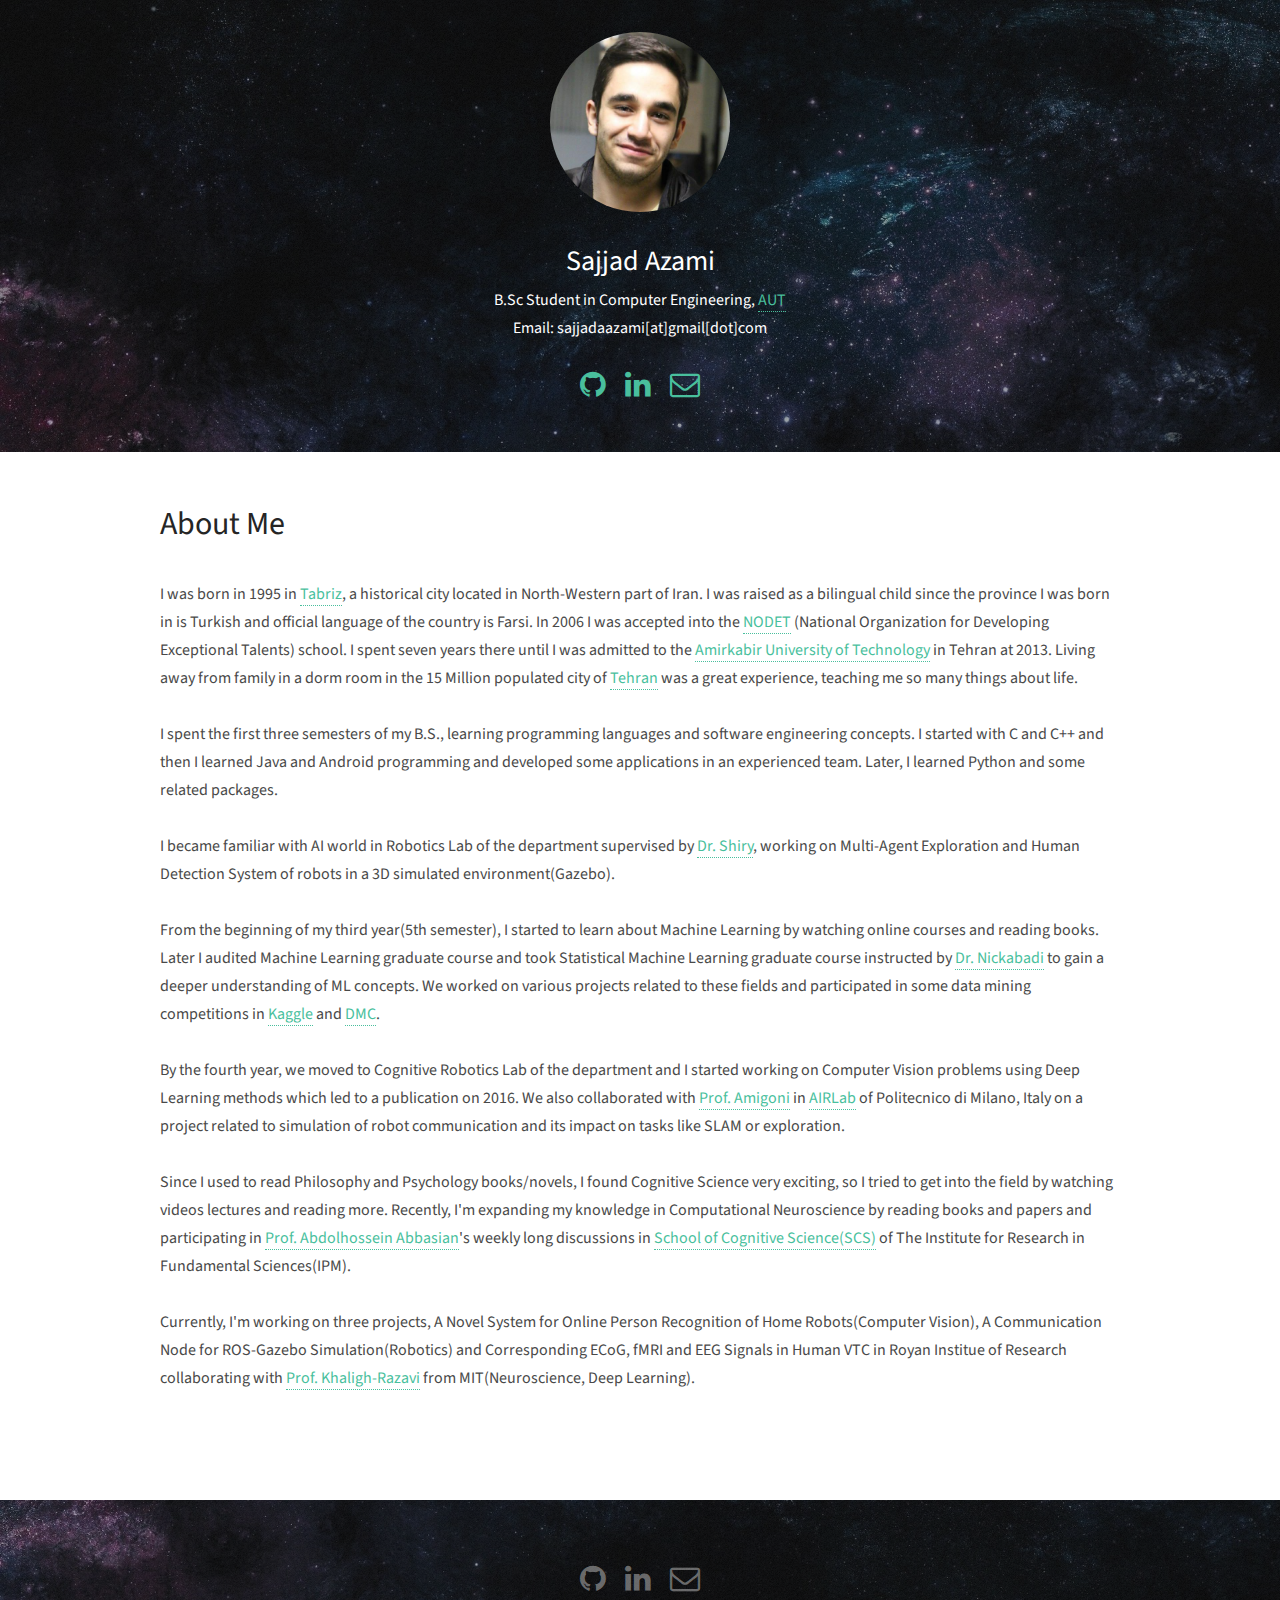
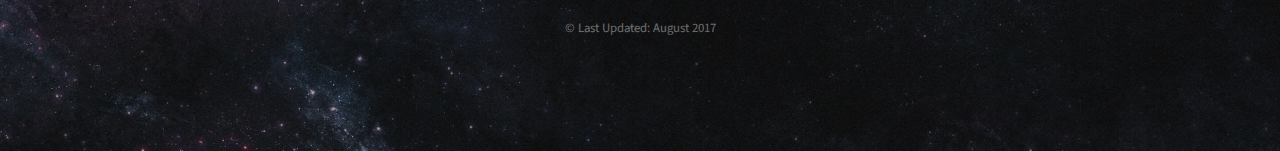
==== commit 9edf078c: "updates" ====
--- a/bio.html
+++ b/bio.html
@@ -78,7 +78,7 @@
             <a href="http://www.kaggle.com/">Kaggle</a> and <a href="http://www.data-mining-cup.de/en/">DMC</a>.<br><br>
 
             By the fourth year, we moved to Cognitive Robotics Lab of the department and I started working on Computer
-            Vision problems using Deep Learning methods which lead to a publication on 2016. We also collaborated with
+            Vision problems using Deep Learning methods which led to a publication on 2016. We also collaborated with
             <a href="https://scholar.google.com/citations?user=qsOtJtsAAAAJ&hl=en">Prof. Amigoni</a> in
             <a href="http://airlab.deib.polimi.it/">AIRLab</a> of
             Politecnico di Milano, Italy on a project related to simulation of robot
@@ -109,7 +109,7 @@
         <ul class="icons">
             <li><a href="http://github.com/sajadazami" class="icon fa-github"><span class="label">Github</span></a></li>
             <li><a href="https://ir.linkedin.com/in/sajadazami" class="icon fa-linkedin"><span
-                    class="label">Dribbble</span></a></li>
+                    class="label">LinkedIn</span></a></li>
             <li><a href="mailto:sajjadaazami@gmail.com" class="icon fa-envelope-o"><span class="label">Email</span></a>
             </li>
         </ul>
--- a/assets/css/main.css
+++ b/assets/css/main.css
@@ -112,103 +112,107 @@
 
 /*@media screen and (max-width: 1800px) {*/
 
-    /*.container.\31*/
+/*.container.\31*/
 
 /*25\25 {*/
-      /*width: 100%;*/
-      /*max-width: 1200px;*/
-      /*min-width: 960px;*/
-  /*}*/
-
-    /*.container.\37*/
+/*width: 100%;*/
+/*max-width: 1200px;*/
+/*min-width: 960px;*/
+/*}*/
+
+/*.container.\37*/
 
 /*5\25 {*/
-     /*width: 720px;*/
- /*}*/
-
-    /*.container.\35*/
+/*width: 720px;*/
+/*}*/
+
+/*.container.\35*/
 
 /*0\25 {*/
-     /*width: 480px;*/
- /*}*/
-
-    /*.container.\32*/
+/*width: 480px;*/
+/*}*/
+
+/*.container.\32*/
 
 /*5\25 {*/
-     /*width: 240px;*/
- /*}*/
-
-    /*.container {*/
-        /*width: 960px;*/
-    /*}*/
+/*width: 240px;*/
+/*}*/
+
+/*.container {*/
+/*width: 960px;*/
+/*}*/
 
 /*}*/
 
 /*@media screen and (max-width: 1280px) {*/
 
-    /*.container.\31*/
+/*.container.\31*/
 
 /*25\25 {*/
-      /*width: 100%;*/
-      /*max-width: 1200px;*/
-      /*min-width: 960px;*/
-  /*}*/
-
-    /*.container.\37*/
+/*width: 100%;*/
+/*max-width: 1200px;*/
+/*min-width: 960px;*/
+/*}*/
+
+/*.container.\37*/
 
 /*5\25 {*/
-     /*width: 720px;*/
- /*}*/
-
-    /*.container.\35*/
+/*width: 720px;*/
+/*}*/
+
+/*.container.\35*/
 
 /*0\25 {*/
-     /*width: 480px;*/
- /*}*/
-
-    /*.container.\32*/
+/*width: 480px;*/
+/*}*/
+
+/*.container.\32*/
 
 /*5\25 {*/
-     /*width: 240px;*/
- /*}*/
-
-    /*.container {*/
-        /*width: 960px;*/
-    /*}*/
+/*width: 240px;*/
+/*}*/
+
+/*.container {*/
+/*width: 960px;*/
+/*}*/
 
 /*}*/
 
 /*@media screen and (max-width: 1800px) {*/
 
-    .container.\31
-
-25\25 {
-      width: 100%;
-      max-width: 1200px;
-      min-width: 960px;
-  }
-
-    .container.\37
-
-5\25 {
-     width: 720px;
- }
-
-    .container.\35
-
-0\25 {
-     width: 480px;
- }
-
-    .container.\32
-
-5\25 {
-     width: 240px;
- }
-
-    .container {
-        width: 960px;
-    }
+.container.\31
+
+25
+\25 {
+    width: 100%;
+    max-width: 1200px;
+    min-width: 960px;
+}
+
+.container.\37
+
+5
+\25 {
+    width: 720px;
+}
+
+.container.\35
+
+0
+\25 {
+    width: 480px;
+}
+
+.container.\32
+
+5
+\25 {
+    width: 240px;
+}
+
+.container {
+    width: 960px;
+}
 
 /*}*/
 
@@ -615,796 +619,821 @@
 
 /*@media screen and (max-width: 1800px) {*/
 
-    /*.row > * {*/
-        /*padding: 0 0 0 2.5em;*/
-    /*}*/
-
-    /*.row {*/
-        /*margin: 0 0 -1px -2.5em;*/
-    /*}*/
-
-    /*.row.uniform > * {*/
-        /*padding: 2.5em 0 0 2.5em;*/
-    /*}*/
-
-    /*.row.uniform {*/
-        /*margin: -2.5em 0 -1px -2.5em;*/
-    /*}*/
-
-    /*.row.\32*/
+/*.row > * {*/
+/*padding: 0 0 0 2.5em;*/
+/*}*/
+
+/*.row {*/
+/*margin: 0 0 -1px -2.5em;*/
+/*}*/
+
+/*.row.uniform > * {*/
+/*padding: 2.5em 0 0 2.5em;*/
+/*}*/
+
+/*.row.uniform {*/
+/*margin: -2.5em 0 -1px -2.5em;*/
+/*}*/
+
+/*.row.\32*/
 
 /*00\25 > * {*/
-      /*padding: 0 0 0 5em;*/
-  /*}*/
-
-    /*.row.\32*/
+/*padding: 0 0 0 5em;*/
+/*}*/
+
+/*.row.\32*/
 
 /*00\25 {*/
-      /*margin: 0 0 -1px -5em;*/
-  /*}*/
-
-    /*.row.uniform.\32*/
+/*margin: 0 0 -1px -5em;*/
+/*}*/
+
+/*.row.uniform.\32*/
 
 /*00\25 > * {*/
-      /*padding: 5em 0 0 5em;*/
-  /*}*/
-
-    /*.row.uniform.\32*/
+/*padding: 5em 0 0 5em;*/
+/*}*/
+
+/*.row.uniform.\32*/
 
 /*00\25 {*/
-      /*margin: -5em 0 -1px -5em;*/
-  /*}*/
-
-    /*.row.\31*/
+/*margin: -5em 0 -1px -5em;*/
+/*}*/
+
+/*.row.\31*/
 
 /*50\25 > * {*/
-      /*padding: 0 0 0 3.75em;*/
-  /*}*/
-
-    /*.row.\31*/
+/*padding: 0 0 0 3.75em;*/
+/*}*/
+
+/*.row.\31*/
 
 /*50\25 {*/
-      /*margin: 0 0 -1px -3.75em;*/
-  /*}*/
-
-    /*.row.uniform.\31*/
+/*margin: 0 0 -1px -3.75em;*/
+/*}*/
+
+/*.row.uniform.\31*/
 
 /*50\25 > * {*/
-      /*padding: 3.75em 0 0 3.75em;*/
-  /*}*/
-
-    /*.row.uniform.\31*/
+/*padding: 3.75em 0 0 3.75em;*/
+/*}*/
+
+/*.row.uniform.\31*/
 
 /*50\25 {*/
-      /*margin: -3.75em 0 -1px -3.75em;*/
-  /*}*/
-
-    /*.row.\35*/
+/*margin: -3.75em 0 -1px -3.75em;*/
+/*}*/
+
+/*.row.\35*/
 
 /*0\25 > * {*/
-     /*padding: 0 0 0 1.25em;*/
- /*}*/
-
-    /*.row.\35*/
+/*padding: 0 0 0 1.25em;*/
+/*}*/
+
+/*.row.\35*/
 
 /*0\25 {*/
-     /*margin: 0 0 -1px -1.25em;*/
- /*}*/
-
-    /*.row.uniform.\35*/
+/*margin: 0 0 -1px -1.25em;*/
+/*}*/
+
+/*.row.uniform.\35*/
 
 /*0\25 > * {*/
-     /*padding: 1.25em 0 0 1.25em;*/
- /*}*/
-
-    /*.row.uniform.\35*/
+/*padding: 1.25em 0 0 1.25em;*/
+/*}*/
+
+/*.row.uniform.\35*/
 
 /*0\25 {*/
-     /*margin: -1.25em 0 -1px -1.25em;*/
- /*}*/
-
-    /*.row.\32*/
+/*margin: -1.25em 0 -1px -1.25em;*/
+/*}*/
+
+/*.row.\32*/
 
 /*5\25 > * {*/
-     /*padding: 0 0 0 0.625em;*/
- /*}*/
-
-    /*.row.\32*/
+/*padding: 0 0 0 0.625em;*/
+/*}*/
+
+/*.row.\32*/
 
 /*5\25 {*/
-     /*margin: 0 0 -1px -0.625em;*/
- /*}*/
-
-    /*.row.uniform.\32*/
+/*margin: 0 0 -1px -0.625em;*/
+/*}*/
+
+/*.row.uniform.\32*/
 
 /*5\25 > * {*/
-     /*padding: 0.625em 0 0 0.625em;*/
- /*}*/
-
-    /*.row.uniform.\32*/
+/*padding: 0.625em 0 0 0.625em;*/
+/*}*/
+
+/*.row.uniform.\32*/
 
 /*5\25 {*/
-     /*margin: -0.625em 0 -1px -0.625em;*/
- /*}*/
-
-    /*.\31*/
+/*margin: -0.625em 0 -1px -0.625em;*/
+/*}*/
+
+/*.\31*/
 
 /*2u\28xlarge\29, .\31*/
 
 /*2u\24\28xlarge\29 {*/
-     /*width: 100%;*/
-     /*clear: none;*/
-     /*margin-left: 0;*/
- /*}*/
-
-    /*.\31*/
+/*width: 100%;*/
+/*clear: none;*/
+/*margin-left: 0;*/
+/*}*/
+
+/*.\31*/
 
 /*1u\28xlarge\29, .\31*/
 
 /*1u\24\28xlarge\29 {*/
-     /*width: 91.6666666667%;*/
-     /*clear: none;*/
-     /*margin-left: 0;*/
- /*}*/
-
-    /*.\31*/
+/*width: 91.6666666667%;*/
+/*clear: none;*/
+/*margin-left: 0;*/
+/*}*/
+
+/*.\31*/
 
 /*0u\28xlarge\29, .\31*/
 
 /*0u\24\28xlarge\29 {*/
-     /*width: 83.3333333333%;*/
-     /*clear: none;*/
-     /*margin-left: 0;*/
- /*}*/
-
-    /*.\39 u\28xlarge\29, .\39 u\24\28xlarge\29 {*/
-        /*width: 75%;*/
-        /*clear: none;*/
-        /*margin-left: 0;*/
-    /*}*/
-
-    /*.\38 u\28xlarge\29, .\38 u\24\28xlarge\29 {*/
-        /*width: 66.6666666667%;*/
-        /*clear: none;*/
-        /*margin-left: 0;*/
-    /*}*/
-
-    /*.\37 u\28xlarge\29, .\37 u\24\28xlarge\29 {*/
-        /*width: 58.3333333333%;*/
-        /*clear: none;*/
-        /*margin-left: 0;*/
-    /*}*/
-
-    /*.\36 u\28xlarge\29, .\36 u\24\28xlarge\29 {*/
-        /*width: 50%;*/
-        /*clear: none;*/
-        /*margin-left: 0;*/
-    /*}*/
-
-    /*.\35 u\28xlarge\29, .\35 u\24\28xlarge\29 {*/
-        /*width: 41.6666666667%;*/
-        /*clear: none;*/
-        /*margin-left: 0;*/
-    /*}*/
-
-    /*.\34 u\28xlarge\29, .\34 u\24\28xlarge\29 {*/
-        /*width: 33.3333333333%;*/
-        /*clear: none;*/
-        /*margin-left: 0;*/
-    /*}*/
-
-    /*.\33 u\28xlarge\29, .\33 u\24\28xlarge\29 {*/
-        /*width: 25%;*/
-        /*clear: none;*/
-        /*margin-left: 0;*/
-    /*}*/
-
-    /*.\32 u\28xlarge\29, .\32 u\24\28xlarge\29 {*/
-        /*width: 16.6666666667%;*/
-        /*clear: none;*/
-        /*margin-left: 0;*/
-    /*}*/
-
-    /*.\31 u\28xlarge\29, .\31 u\24\28xlarge\29 {*/
-        /*width: 8.3333333333%;*/
-        /*clear: none;*/
-        /*margin-left: 0;*/
-    /*}*/
-
-    /*.\31*/
+/*width: 83.3333333333%;*/
+/*clear: none;*/
+/*margin-left: 0;*/
+/*}*/
+
+/*.\39 u\28xlarge\29, .\39 u\24\28xlarge\29 {*/
+/*width: 75%;*/
+/*clear: none;*/
+/*margin-left: 0;*/
+/*}*/
+
+/*.\38 u\28xlarge\29, .\38 u\24\28xlarge\29 {*/
+/*width: 66.6666666667%;*/
+/*clear: none;*/
+/*margin-left: 0;*/
+/*}*/
+
+/*.\37 u\28xlarge\29, .\37 u\24\28xlarge\29 {*/
+/*width: 58.3333333333%;*/
+/*clear: none;*/
+/*margin-left: 0;*/
+/*}*/
+
+/*.\36 u\28xlarge\29, .\36 u\24\28xlarge\29 {*/
+/*width: 50%;*/
+/*clear: none;*/
+/*margin-left: 0;*/
+/*}*/
+
+/*.\35 u\28xlarge\29, .\35 u\24\28xlarge\29 {*/
+/*width: 41.6666666667%;*/
+/*clear: none;*/
+/*margin-left: 0;*/
+/*}*/
+
+/*.\34 u\28xlarge\29, .\34 u\24\28xlarge\29 {*/
+/*width: 33.3333333333%;*/
+/*clear: none;*/
+/*margin-left: 0;*/
+/*}*/
+
+/*.\33 u\28xlarge\29, .\33 u\24\28xlarge\29 {*/
+/*width: 25%;*/
+/*clear: none;*/
+/*margin-left: 0;*/
+/*}*/
+
+/*.\32 u\28xlarge\29, .\32 u\24\28xlarge\29 {*/
+/*width: 16.6666666667%;*/
+/*clear: none;*/
+/*margin-left: 0;*/
+/*}*/
+
+/*.\31 u\28xlarge\29, .\31 u\24\28xlarge\29 {*/
+/*width: 8.3333333333%;*/
+/*clear: none;*/
+/*margin-left: 0;*/
+/*}*/
+
+/*.\31*/
 
 /*2u\24\28xlarge\29 + *,*/
- /*.\31*/
+/*.\31*/
 
 /*1u\24\28xlarge\29 + *,*/
- /*.\31*/
+/*.\31*/
 
 /*0u\24\28xlarge\29 + *,*/
- /*.\39 u\24\28xlarge\29 + *,*/
- /*.\38 u\24\28xlarge\29 + *,*/
- /*.\37 u\24\28xlarge\29 + *,*/
- /*.\36 u\24\28xlarge\29 + *,*/
- /*.\35 u\24\28xlarge\29 + *,*/
- /*.\34 u\24\28xlarge\29 + *,*/
- /*.\33 u\24\28xlarge\29 + *,*/
- /*.\32 u\24\28xlarge\29 + *,*/
- /*.\31 u\24\28xlarge\29 + * {*/
-     /*clear: left;*/
- /*}*/
-
-    /*.\-11u\28xlarge\29 {*/
-        /*margin-left: 91.66667%;*/
-    /*}*/
-
-    /*.\-10u\28xlarge\29 {*/
-        /*margin-left: 83.33333%;*/
-    /*}*/
-
-    /*.\-9u\28xlarge\29 {*/
-        /*margin-left: 75%;*/
-    /*}*/
-
-    /*.\-8u\28xlarge\29 {*/
-        /*margin-left: 66.66667%;*/
-    /*}*/
-
-    /*.\-7u\28xlarge\29 {*/
-        /*margin-left: 58.33333%;*/
-    /*}*/
-
-    /*.\-6u\28xlarge\29 {*/
-        /*margin-left: 50%;*/
-    /*}*/
-
-    /*.\-5u\28xlarge\29 {*/
-        /*margin-left: 41.66667%;*/
-    /*}*/
-
-    /*.\-4u\28xlarge\29 {*/
-        /*margin-left: 33.33333%;*/
-    /*}*/
-
-    /*.\-3u\28xlarge\29 {*/
-        /*margin-left: 25%;*/
-    /*}*/
-
-    /*.\-2u\28xlarge\29 {*/
-        /*margin-left: 16.66667%;*/
-    /*}*/
-
-    /*.\-1u\28xlarge\29 {*/
-        /*margin-left: 8.33333%;*/
-    /*}*/
+/*.\39 u\24\28xlarge\29 + *,*/
+/*.\38 u\24\28xlarge\29 + *,*/
+/*.\37 u\24\28xlarge\29 + *,*/
+/*.\36 u\24\28xlarge\29 + *,*/
+/*.\35 u\24\28xlarge\29 + *,*/
+/*.\34 u\24\28xlarge\29 + *,*/
+/*.\33 u\24\28xlarge\29 + *,*/
+/*.\32 u\24\28xlarge\29 + *,*/
+/*.\31 u\24\28xlarge\29 + * {*/
+/*clear: left;*/
+/*}*/
+
+/*.\-11u\28xlarge\29 {*/
+/*margin-left: 91.66667%;*/
+/*}*/
+
+/*.\-10u\28xlarge\29 {*/
+/*margin-left: 83.33333%;*/
+/*}*/
+
+/*.\-9u\28xlarge\29 {*/
+/*margin-left: 75%;*/
+/*}*/
+
+/*.\-8u\28xlarge\29 {*/
+/*margin-left: 66.66667%;*/
+/*}*/
+
+/*.\-7u\28xlarge\29 {*/
+/*margin-left: 58.33333%;*/
+/*}*/
+
+/*.\-6u\28xlarge\29 {*/
+/*margin-left: 50%;*/
+/*}*/
+
+/*.\-5u\28xlarge\29 {*/
+/*margin-left: 41.66667%;*/
+/*}*/
+
+/*.\-4u\28xlarge\29 {*/
+/*margin-left: 33.33333%;*/
+/*}*/
+
+/*.\-3u\28xlarge\29 {*/
+/*margin-left: 25%;*/
+/*}*/
+
+/*.\-2u\28xlarge\29 {*/
+/*margin-left: 16.66667%;*/
+/*}*/
+
+/*.\-1u\28xlarge\29 {*/
+/*margin-left: 8.33333%;*/
+/*}*/
 
 /*}*/
 
 /*@media screen and (max-width: 1280px) {*/
 
-    /*.row > * {*/
-        /*padding: 0 0 0 2em;*/
-    /*}*/
-
-    /*.row {*/
-        /*margin: 0 0 -1px -2em;*/
-    /*}*/
-
-    /*.row.uniform > * {*/
-        /*padding: 2em 0 0 2em;*/
-    /*}*/
-
-    /*.row.uniform {*/
-        /*margin: -2em 0 -1px -2em;*/
-    /*}*/
-
-    /*.row.\32*/
+/*.row > * {*/
+/*padding: 0 0 0 2em;*/
+/*}*/
+
+/*.row {*/
+/*margin: 0 0 -1px -2em;*/
+/*}*/
+
+/*.row.uniform > * {*/
+/*padding: 2em 0 0 2em;*/
+/*}*/
+
+/*.row.uniform {*/
+/*margin: -2em 0 -1px -2em;*/
+/*}*/
+
+/*.row.\32*/
 
 /*00\25 > * {*/
-      /*padding: 0 0 0 4em;*/
-  /*}*/
-
-    /*.row.\32*/
+/*padding: 0 0 0 4em;*/
+/*}*/
+
+/*.row.\32*/
 
 /*00\25 {*/
-      /*margin: 0 0 -1px -4em;*/
-  /*}*/
-
-    /*.row.uniform.\32*/
+/*margin: 0 0 -1px -4em;*/
+/*}*/
+
+/*.row.uniform.\32*/
 
 /*00\25 > * {*/
-      /*padding: 4em 0 0 4em;*/
-  /*}*/
-
-    /*.row.uniform.\32*/
+/*padding: 4em 0 0 4em;*/
+/*}*/
+
+/*.row.uniform.\32*/
 
 /*00\25 {*/
-      /*margin: -4em 0 -1px -4em;*/
-  /*}*/
-
-    /*.row.\31*/
+/*margin: -4em 0 -1px -4em;*/
+/*}*/
+
+/*.row.\31*/
 
 /*50\25 > * {*/
-      /*padding: 0 0 0 3em;*/
-  /*}*/
-
-    /*.row.\31*/
+/*padding: 0 0 0 3em;*/
+/*}*/
+
+/*.row.\31*/
 
 /*50\25 {*/
-      /*margin: 0 0 -1px -3em;*/
-  /*}*/
-
-    /*.row.uniform.\31*/
+/*margin: 0 0 -1px -3em;*/
+/*}*/
+
+/*.row.uniform.\31*/
 
 /*50\25 > * {*/
-      /*padding: 3em 0 0 3em;*/
-  /*}*/
-
-    /*.row.uniform.\31*/
+/*padding: 3em 0 0 3em;*/
+/*}*/
+
+/*.row.uniform.\31*/
 
 /*50\25 {*/
-      /*margin: -3em 0 -1px -3em;*/
-  /*}*/
-
-    /*.row.\35*/
+/*margin: -3em 0 -1px -3em;*/
+/*}*/
+
+/*.row.\35*/
 
 /*0\25 > * {*/
-     /*padding: 0 0 0 1em;*/
- /*}*/
-
-    /*.row.\35*/
+/*padding: 0 0 0 1em;*/
+/*}*/
+
+/*.row.\35*/
 
 /*0\25 {*/
-     /*margin: 0 0 -1px -1em;*/
- /*}*/
-
-    /*.row.uniform.\35*/
+/*margin: 0 0 -1px -1em;*/
+/*}*/
+
+/*.row.uniform.\35*/
 
 /*0\25 > * {*/
-     /*padding: 1em 0 0 1em;*/
- /*}*/
-
-    /*.row.uniform.\35*/
+/*padding: 1em 0 0 1em;*/
+/*}*/
+
+/*.row.uniform.\35*/
 
 /*0\25 {*/
-     /*margin: -1em 0 -1px -1em;*/
- /*}*/
-
-    /*.row.\32*/
+/*margin: -1em 0 -1px -1em;*/
+/*}*/
+
+/*.row.\32*/
 
 /*5\25 > * {*/
-     /*padding: 0 0 0 0.5em;*/
- /*}*/
-
-    /*.row.\32*/
+/*padding: 0 0 0 0.5em;*/
+/*}*/
+
+/*.row.\32*/
 
 /*5\25 {*/
-     /*margin: 0 0 -1px -0.5em;*/
- /*}*/
-
-    /*.row.uniform.\32*/
+/*margin: 0 0 -1px -0.5em;*/
+/*}*/
+
+/*.row.uniform.\32*/
 
 /*5\25 > * {*/
-     /*padding: 0.5em 0 0 0.5em;*/
- /*}*/
-
-    /*.row.uniform.\32*/
+/*padding: 0.5em 0 0 0.5em;*/
+/*}*/
+
+/*.row.uniform.\32*/
 
 /*5\25 {*/
-     /*margin: -0.5em 0 -1px -0.5em;*/
- /*}*/
-
-    /*.\31*/
+/*margin: -0.5em 0 -1px -0.5em;*/
+/*}*/
+
+/*.\31*/
 
 /*2u\28large\29, .\31*/
 
 /*2u\24\28large\29 {*/
-     /*width: 100%;*/
-     /*clear: none;*/
-     /*margin-left: 0;*/
- /*}*/
-
-    /*.\31*/
+/*width: 100%;*/
+/*clear: none;*/
+/*margin-left: 0;*/
+/*}*/
+
+/*.\31*/
 
 /*1u\28large\29, .\31*/
 
 /*1u\24\28large\29 {*/
-     /*width: 91.6666666667%;*/
-     /*clear: none;*/
-     /*margin-left: 0;*/
- /*}*/
-
-    /*.\31*/
+/*width: 91.6666666667%;*/
+/*clear: none;*/
+/*margin-left: 0;*/
+/*}*/
+
+/*.\31*/
 
 /*0u\28large\29, .\31*/
 
 /*0u\24\28large\29 {*/
-     /*width: 83.3333333333%;*/
-     /*clear: none;*/
-     /*margin-left: 0;*/
- /*}*/
-
-    /*.\39 u\28large\29, .\39 u\24\28large\29 {*/
-        /*width: 75%;*/
-        /*clear: none;*/
-        /*margin-left: 0;*/
-    /*}*/
-
-    /*.\38 u\28large\29, .\38 u\24\28large\29 {*/
-        /*width: 66.6666666667%;*/
-        /*clear: none;*/
-        /*margin-left: 0;*/
-    /*}*/
-
-    /*.\37 u\28large\29, .\37 u\24\28large\29 {*/
-        /*width: 58.3333333333%;*/
-        /*clear: none;*/
-        /*margin-left: 0;*/
-    /*}*/
-
-    /*.\36 u\28large\29, .\36 u\24\28large\29 {*/
-        /*width: 50%;*/
-        /*clear: none;*/
-        /*margin-left: 0;*/
-    /*}*/
-
-    /*.\35 u\28large\29, .\35 u\24\28large\29 {*/
-        /*width: 41.6666666667%;*/
-        /*clear: none;*/
-        /*margin-left: 0;*/
-    /*}*/
-
-    /*.\34 u\28large\29, .\34 u\24\28large\29 {*/
-        /*width: 33.3333333333%;*/
-        /*clear: none;*/
-        /*margin-left: 0;*/
-    /*}*/
-
-    /*.\33 u\28large\29, .\33 u\24\28large\29 {*/
-        /*width: 25%;*/
-        /*clear: none;*/
-        /*margin-left: 0;*/
-    /*}*/
-
-    /*.\32 u\28large\29, .\32 u\24\28large\29 {*/
-        /*width: 16.6666666667%;*/
-        /*clear: none;*/
-        /*margin-left: 0;*/
-    /*}*/
-
-    /*.\31 u\28large\29, .\31 u\24\28large\29 {*/
-        /*width: 8.3333333333%;*/
-        /*clear: none;*/
-        /*margin-left: 0;*/
-    /*}*/
-
-    /*.\31*/
+/*width: 83.3333333333%;*/
+/*clear: none;*/
+/*margin-left: 0;*/
+/*}*/
+
+/*.\39 u\28large\29, .\39 u\24\28large\29 {*/
+/*width: 75%;*/
+/*clear: none;*/
+/*margin-left: 0;*/
+/*}*/
+
+/*.\38 u\28large\29, .\38 u\24\28large\29 {*/
+/*width: 66.6666666667%;*/
+/*clear: none;*/
+/*margin-left: 0;*/
+/*}*/
+
+/*.\37 u\28large\29, .\37 u\24\28large\29 {*/
+/*width: 58.3333333333%;*/
+/*clear: none;*/
+/*margin-left: 0;*/
+/*}*/
+
+/*.\36 u\28large\29, .\36 u\24\28large\29 {*/
+/*width: 50%;*/
+/*clear: none;*/
+/*margin-left: 0;*/
+/*}*/
+
+/*.\35 u\28large\29, .\35 u\24\28large\29 {*/
+/*width: 41.6666666667%;*/
+/*clear: none;*/
+/*margin-left: 0;*/
+/*}*/
+
+/*.\34 u\28large\29, .\34 u\24\28large\29 {*/
+/*width: 33.3333333333%;*/
+/*clear: none;*/
+/*margin-left: 0;*/
+/*}*/
+
+/*.\33 u\28large\29, .\33 u\24\28large\29 {*/
+/*width: 25%;*/
+/*clear: none;*/
+/*margin-left: 0;*/
+/*}*/
+
+/*.\32 u\28large\29, .\32 u\24\28large\29 {*/
+/*width: 16.6666666667%;*/
+/*clear: none;*/
+/*margin-left: 0;*/
+/*}*/
+
+/*.\31 u\28large\29, .\31 u\24\28large\29 {*/
+/*width: 8.3333333333%;*/
+/*clear: none;*/
+/*margin-left: 0;*/
+/*}*/
+
+/*.\31*/
 
 /*2u\24\28large\29 + *,*/
- /*.\31*/
+/*.\31*/
 
 /*1u\24\28large\29 + *,*/
- /*.\31*/
+/*.\31*/
 
 /*0u\24\28large\29 + *,*/
- /*.\39 u\24\28large\29 + *,*/
- /*.\38 u\24\28large\29 + *,*/
- /*.\37 u\24\28large\29 + *,*/
- /*.\36 u\24\28large\29 + *,*/
- /*.\35 u\24\28large\29 + *,*/
- /*.\34 u\24\28large\29 + *,*/
- /*.\33 u\24\28large\29 + *,*/
- /*.\32 u\24\28large\29 + *,*/
- /*.\31 u\24\28large\29 + * {*/
-     /*clear: left;*/
- /*}*/
-
-    /*.\-11u\28large\29 {*/
-        /*margin-left: 91.66667%;*/
-    /*}*/
-
-    /*.\-10u\28large\29 {*/
-        /*margin-left: 83.33333%;*/
-    /*}*/
-
-    /*.\-9u\28large\29 {*/
-        /*margin-left: 75%;*/
-    /*}*/
-
-    /*.\-8u\28large\29 {*/
-        /*margin-left: 66.66667%;*/
-    /*}*/
-
-    /*.\-7u\28large\29 {*/
-        /*margin-left: 58.33333%;*/
-    /*}*/
-
-    /*.\-6u\28large\29 {*/
-        /*margin-left: 50%;*/
-    /*}*/
-
-    /*.\-5u\28large\29 {*/
-        /*margin-left: 41.66667%;*/
-    /*}*/
-
-    /*.\-4u\28large\29 {*/
-        /*margin-left: 33.33333%;*/
-    /*}*/
-
-    /*.\-3u\28large\29 {*/
-        /*margin-left: 25%;*/
-    /*}*/
-
-    /*.\-2u\28large\29 {*/
-        /*margin-left: 16.66667%;*/
-    /*}*/
-
-    /*.\-1u\28large\29 {*/
-        /*margin-left: 8.33333%;*/
-    /*}*/
+/*.\39 u\24\28large\29 + *,*/
+/*.\38 u\24\28large\29 + *,*/
+/*.\37 u\24\28large\29 + *,*/
+/*.\36 u\24\28large\29 + *,*/
+/*.\35 u\24\28large\29 + *,*/
+/*.\34 u\24\28large\29 + *,*/
+/*.\33 u\24\28large\29 + *,*/
+/*.\32 u\24\28large\29 + *,*/
+/*.\31 u\24\28large\29 + * {*/
+/*clear: left;*/
+/*}*/
+
+/*.\-11u\28large\29 {*/
+/*margin-left: 91.66667%;*/
+/*}*/
+
+/*.\-10u\28large\29 {*/
+/*margin-left: 83.33333%;*/
+/*}*/
+
+/*.\-9u\28large\29 {*/
+/*margin-left: 75%;*/
+/*}*/
+
+/*.\-8u\28large\29 {*/
+/*margin-left: 66.66667%;*/
+/*}*/
+
+/*.\-7u\28large\29 {*/
+/*margin-left: 58.33333%;*/
+/*}*/
+
+/*.\-6u\28large\29 {*/
+/*margin-left: 50%;*/
+/*}*/
+
+/*.\-5u\28large\29 {*/
+/*margin-left: 41.66667%;*/
+/*}*/
+
+/*.\-4u\28large\29 {*/
+/*margin-left: 33.33333%;*/
+/*}*/
+
+/*.\-3u\28large\29 {*/
+/*margin-left: 25%;*/
+/*}*/
+
+/*.\-2u\28large\29 {*/
+/*margin-left: 16.66667%;*/
+/*}*/
+
+/*.\-1u\28large\29 {*/
+/*margin-left: 8.33333%;*/
+/*}*/
 
 /*}*/
 
 /*@media screen and (max-width: 1800px) {*/
 
-    .row > * {
-        padding: 0 0 0 2em;
-    }
-
-    .row {
-        margin: 0 0 -1px -2em;
-    }
-
-    .row.uniform > * {
-        padding: 2em 0 0 2em;
-    }
-
-    .row.uniform {
-        margin: -2em 0 -1px -2em;
-    }
-
-    .row.\32
-
-00\25 > * {
-      padding: 0 0 0 4em;
-  }
-
-    .row.\32
-
-00\25 {
-      margin: 0 0 -1px -4em;
-  }
-
-    .row.uniform.\32
-
-00\25 > * {
-      padding: 4em 0 0 4em;
-  }
-
-    .row.uniform.\32
-
-00\25 {
-      margin: -4em 0 -1px -4em;
-  }
-
-    .row.\31
-
-50\25 > * {
-      padding: 0 0 0 3em;
-  }
-
-    .row.\31
-
-50\25 {
-      margin: 0 0 -1px -3em;
-  }
-
-    .row.uniform.\31
-
-50\25 > * {
-      padding: 3em 0 0 3em;
-  }
-
-    .row.uniform.\31
-
-50\25 {
-      margin: -3em 0 -1px -3em;
-  }
-
-    .row.\35
-
-0\25 > * {
-     padding: 0 0 0 1em;
- }
-
-    .row.\35
-
-0\25 {
-     margin: 0 0 -1px -1em;
- }
-
-    .row.uniform.\35
-
-0\25 > * {
-     padding: 1em 0 0 1em;
- }
-
-    .row.uniform.\35
-
-0\25 {
-     margin: -1em 0 -1px -1em;
- }
-
-    .row.\32
-
-5\25 > * {
-     padding: 0 0 0 0.5em;
- }
-
-    .row.\32
-
-5\25 {
-     margin: 0 0 -1px -0.5em;
- }
-
-    .row.uniform.\32
-
-5\25 > * {
-     padding: 0.5em 0 0 0.5em;
- }
-
-    .row.uniform.\32
-
-5\25 {
-     margin: -0.5em 0 -1px -0.5em;
- }
-
-    .\31
-
-2u\28medium\29, .\31
-
-2u\24\28medium\29 {
-     width: 100%;
-     clear: none;
-     margin-left: 0;
- }
-
-    .\31
-
-1u\28medium\29, .\31
-
-1u\24\28medium\29 {
-     width: 91.6666666667%;
-     clear: none;
-     margin-left: 0;
- }
-
-    .\31
-
-0u\28medium\29, .\31
-
-0u\24\28medium\29 {
-     width: 83.3333333333%;
-     clear: none;
-     margin-left: 0;
- }
-
-    .\39 u\28medium\29, .\39 u\24\28medium\29 {
-        width: 75%;
-        clear: none;
-        margin-left: 0;
-    }
-
-    .\38 u\28medium\29, .\38 u\24\28medium\29 {
-        width: 66.6666666667%;
-        clear: none;
-        margin-left: 0;
-    }
-
-    .\37 u\28medium\29, .\37 u\24\28medium\29 {
-        width: 58.3333333333%;
-        clear: none;
-        margin-left: 0;
-    }
-
-    .\36 u\28medium\29, .\36 u\24\28medium\29 {
-        width: 50%;
-        clear: none;
-        margin-left: 0;
-    }
-
-    .\35 u\28medium\29, .\35 u\24\28medium\29 {
-        width: 41.6666666667%;
-        clear: none;
-        margin-left: 0;
-    }
-
-    .\34 u\28medium\29, .\34 u\24\28medium\29 {
-        width: 33.3333333333%;
-        clear: none;
-        margin-left: 0;
-    }
-
-    .\33 u\28medium\29, .\33 u\24\28medium\29 {
-        width: 25%;
-        clear: none;
-        margin-left: 0;
-    }
-
-    .\32 u\28medium\29, .\32 u\24\28medium\29 {
-        width: 16.6666666667%;
-        clear: none;
-        margin-left: 0;
-    }
-
-    .\31 u\28medium\29, .\31 u\24\28medium\29 {
-        width: 8.3333333333%;
-        clear: none;
-        margin-left: 0;
-    }
-
-    .\31
-
-2u\24\28medium\29 + *,
- .\31
-
-1u\24\28medium\29 + *,
- .\31
-
-0u\24\28medium\29 + *,
- .\39 u\24\28medium\29 + *,
- .\38 u\24\28medium\29 + *,
- .\37 u\24\28medium\29 + *,
- .\36 u\24\28medium\29 + *,
- .\35 u\24\28medium\29 + *,
- .\34 u\24\28medium\29 + *,
- .\33 u\24\28medium\29 + *,
- .\32 u\24\28medium\29 + *,
- .\31 u\24\28medium\29 + * {
-     clear: left;
- }
-
-    .\-11u\28medium\29 {
-        margin-left: 91.66667%;
-    }
-
-    .\-10u\28medium\29 {
-        margin-left: 83.33333%;
-    }
-
-    .\-9u\28medium\29 {
-        margin-left: 75%;
-    }
-
-    .\-8u\28medium\29 {
-        margin-left: 66.66667%;
-    }
-
-    .\-7u\28medium\29 {
-        margin-left: 58.33333%;
-    }
-
-    .\-6u\28medium\29 {
-        margin-left: 50%;
-    }
-
-    .\-5u\28medium\29 {
-        margin-left: 41.66667%;
-    }
-
-    .\-4u\28medium\29 {
-        margin-left: 33.33333%;
-    }
-
-    .\-3u\28medium\29 {
-        margin-left: 25%;
-    }
-
-    .\-2u\28medium\29 {
-        margin-left: 16.66667%;
-    }
-
-    .\-1u\28medium\29 {
-        margin-left: 8.33333%;
-    }
+.row > * {
+    padding: 0 0 0 2em;
+}
+
+.row {
+    margin: 0 0 -1px -2em;
+}
+
+.row.uniform > * {
+    padding: 2em 0 0 2em;
+}
+
+.row.uniform {
+    margin: -2em 0 -1px -2em;
+}
+
+.row.\32
+
+00
+\25 > * {
+    padding: 0 0 0 4em;
+}
+
+.row.\32
+
+00
+\25 {
+    margin: 0 0 -1px -4em;
+}
+
+.row.uniform.\32
+
+00
+\25 > * {
+    padding: 4em 0 0 4em;
+}
+
+.row.uniform.\32
+
+00
+\25 {
+    margin: -4em 0 -1px -4em;
+}
+
+.row.\31
+
+50
+\25 > * {
+    padding: 0 0 0 3em;
+}
+
+.row.\31
+
+50
+\25 {
+    margin: 0 0 -1px -3em;
+}
+
+.row.uniform.\31
+
+50
+\25 > * {
+    padding: 3em 0 0 3em;
+}
+
+.row.uniform.\31
+
+50
+\25 {
+    margin: -3em 0 -1px -3em;
+}
+
+.row.\35
+
+0
+\25 > * {
+    padding: 0 0 0 1em;
+}
+
+.row.\35
+
+0
+\25 {
+    margin: 0 0 -1px -1em;
+}
+
+.row.uniform.\35
+
+0
+\25 > * {
+    padding: 1em 0 0 1em;
+}
+
+.row.uniform.\35
+
+0
+\25 {
+    margin: -1em 0 -1px -1em;
+}
+
+.row.\32
+
+5
+\25 > * {
+    padding: 0 0 0 0.5em;
+}
+
+.row.\32
+
+5
+\25 {
+    margin: 0 0 -1px -0.5em;
+}
+
+.row.uniform.\32
+
+5
+\25 > * {
+    padding: 0.5em 0 0 0.5em;
+}
+
+.row.uniform.\32
+
+5
+\25 {
+    margin: -0.5em 0 -1px -0.5em;
+}
+
+.\31
+
+2
+u\28medium\29, .\31
+
+2
+u\24\28medium\29 {
+    width: 100%;
+    clear: none;
+    margin-left: 0;
+}
+
+.\31
+
+1
+u\28medium\29, .\31
+
+1
+u\24\28medium\29 {
+    width: 91.6666666667%;
+    clear: none;
+    margin-left: 0;
+}
+
+.\31
+
+0
+u\28medium\29, .\31
+
+0
+u\24\28medium\29 {
+    width: 83.3333333333%;
+    clear: none;
+    margin-left: 0;
+}
+
+.\39 u\28medium\29, .\39 u\24\28medium\29 {
+    width: 75%;
+    clear: none;
+    margin-left: 0;
+}
+
+.\38 u\28medium\29, .\38 u\24\28medium\29 {
+    width: 66.6666666667%;
+    clear: none;
+    margin-left: 0;
+}
+
+.\37 u\28medium\29, .\37 u\24\28medium\29 {
+    width: 58.3333333333%;
+    clear: none;
+    margin-left: 0;
+}
+
+.\36 u\28medium\29, .\36 u\24\28medium\29 {
+    width: 50%;
+    clear: none;
+    margin-left: 0;
+}
+
+.\35 u\28medium\29, .\35 u\24\28medium\29 {
+    width: 41.6666666667%;
+    clear: none;
+    margin-left: 0;
+}
+
+.\34 u\28medium\29, .\34 u\24\28medium\29 {
+    width: 33.3333333333%;
+    clear: none;
+    margin-left: 0;
+}
+
+.\33 u\28medium\29, .\33 u\24\28medium\29 {
+    width: 25%;
+    clear: none;
+    margin-left: 0;
+}
+
+.\32 u\28medium\29, .\32 u\24\28medium\29 {
+    width: 16.6666666667%;
+    clear: none;
+    margin-left: 0;
+}
+
+.\31 u\28medium\29, .\31 u\24\28medium\29 {
+    width: 8.3333333333%;
+    clear: none;
+    margin-left: 0;
+}
+
+.\31
+
+2
+u\24\28medium\29 + *,
+.\31
+
+1
+u\24\28medium\29 + *,
+.\31
+
+0
+u\24\28medium\29 + *,
+.\39 u\24\28medium\29 + *,
+.\38 u\24\28medium\29 + *,
+.\37 u\24\28medium\29 + *,
+.\36 u\24\28medium\29 + *,
+.\35 u\24\28medium\29 + *,
+.\34 u\24\28medium\29 + *,
+.\33 u\24\28medium\29 + *,
+.\32 u\24\28medium\29 + *,
+.\31 u\24\28medium\29 + * {
+    clear: left;
+}
+
+.\-11u\28medium\29 {
+    margin-left: 91.66667%;
+}
+
+.\-10u\28medium\29 {
+    margin-left: 83.33333%;
+}
+
+.\-9u\28medium\29 {
+    margin-left: 75%;
+}
+
+.\-8u\28medium\29 {
+    margin-left: 66.66667%;
+}
+
+.\-7u\28medium\29 {
+    margin-left: 58.33333%;
+}
+
+.\-6u\28medium\29 {
+    margin-left: 50%;
+}
+
+.\-5u\28medium\29 {
+    margin-left: 41.66667%;
+}
+
+.\-4u\28medium\29 {
+    margin-left: 33.33333%;
+}
+
+.\-3u\28medium\29 {
+    margin-left: 25%;
+}
+
+.\-2u\28medium\29 {
+    margin-left: 16.66667%;
+}
+
+.\-1u\28medium\29 {
+    margin-left: 8.33333%;
+}
 
 /*}*/
 
@@ -1957,7 +1986,7 @@
 
 body, input, select, textarea {
     color: #494949;
-    font-family: "Source Sans Pro", Helvetica, sans-serif;
+    font-family: Roboto, "Source Sans Pro", Helvetica, sans-serif;
     font-size: 16pt;
     font-weight: 400;
     line-height: 1.75em;
@@ -2379,12 +2408,13 @@
     position: relative;
 }
 
+/* TODO this is overlay*/
 .image:before {
     -moz-transition: opacity 0.2s ease-in-out;
     -webkit-transition: opacity 0.2s ease-in-out;
     -ms-transition: opacity 0.2s ease-in-out;
     transition: opacity 0.2s ease-in-out;
-    background: url("images/overlay.png");
+    /*background: url("images/overlay-borders.png");*/
     border-radius: 0.35em;
     content: '';
     display: block;
@@ -2429,7 +2459,7 @@
 }
 
 .image.thumb:hover:before {
-    background: url("images/overlay.png"), url("images/overlay.png");
+    background: url("images/overlay.png");
     opacity: 1.0;
 }
 
@@ -3250,10 +3280,10 @@
 
 /*@media screen and (max-width: 1800px) {*/
 
-    /* Basic */
-    body, input, select, textarea {
-        font-size: 12pt;
-    }
+/* Basic */
+body, input, select, textarea {
+    font-size: 12pt;
+}
 
 /*}*/
 
@@ -3261,115 +3291,116 @@
 
 /*@media screen and (max-width: 1280px) {*/
 
-    /*!* Header *!*/
-    /*#header {*/
-        /*padding: 6em 3em 3em 3em;*/
-        /*width: 30%;*/
-    /*}*/
-
-    /*#header h1 {*/
-        /*font-size: 1.25em;*/
-    /*}*/
-
-    /*#header h1 br {*/
-        /*display: none;*/
-    /*}*/
-
-    /*!* Footer *!*/
-    /*#footer .copyright li {*/
-        /*border-left-width: 0;*/
-        /*display: block;*/
-        /*line-height: 2.25em;*/
-        /*margin-left: 0;*/
-        /*padding-left: 0;*/
-    /*}*/
-
-    /*!* Main *!*/
-    /*#main {*/
-        /*margin-left: 30%;*/
-        /*max-width: none;*/
-        /*padding: 6em 3em 3em 3em;*/
-        /*width: calc(100% - 30%);*/
-    /*}*/
+/*!* Header *!*/
+/*#header {*/
+/*padding: 6em 3em 3em 3em;*/
+/*width: 30%;*/
+/*}*/
+
+/*#header h1 {*/
+/*font-size: 1.25em;*/
+/*}*/
+
+/*#header h1 br {*/
+/*display: none;*/
+/*}*/
+
+/*!* Footer *!*/
+/*#footer .copyright li {*/
+/*border-left-width: 0;*/
+/*display: block;*/
+/*line-height: 2.25em;*/
+/*margin-left: 0;*/
+/*padding-left: 0;*/
+/*}*/
+
+/*!* Main *!*/
+/*#main {*/
+/*margin-left: 30%;*/
+/*max-width: none;*/
+/*padding: 6em 3em 3em 3em;*/
+/*width: calc(100% - 30%);*/
+/*}*/
 
 /*}*/
 
 /*@media screen and (max-width: 1800px) {*/
-    /* Main */
-    #main {
-        margin: 0;
-        padding: 6em 4em;
-        width: 100%;
-    }
+/* Main */
+#main {
+    margin: 0;
+    padding: 6em 4em;
+    width: 100%;
+}
+
 /*}*/
 
 /* Medium */
 
 /*@media screen and (max-width: 1800px) {*/
 
-    /* Basic */
-    h1 br, h2 br, h3 br, h4 br, h5 br, h6 br {
-        display: none;
-    }
-
-    /* List */
-    ul.icons li .icon {
-        font-size: 1.25em;
-    }
-
-    /* Header */
-    #header {
-        background-attachment: scroll;
-        background-position: top left, center center;
-        background-size: auto, cover;
-        left: auto;
-        padding: 2em 4em 1em 4em;
-        position: relative;
-        text-align: center;
-        top: auto;
-        width: 100%;
-        display: block;
-    }
-
-    #header h1 {
-        font-size: 1.75em;
-    }
-
-    #header h1 br {
-        display: inline;
-    }
-
-    /* Footer */
-    #footer {
-        background-attachment: scroll;
-        background-color: #1f1815;
-        background-image: url("images/overlay.png"), url("../../images/bg.jpg");
-        background-position: top left, bottom center;
-        background-repeat: repeat, no-repeat;
-        background-size: auto, cover;
-        bottom: auto;
-        left: auto;
-        padding: 4em 4em 6em 4em;
-        position: relative;
-        text-align: center;
-        width: 100%;
-    }
-
-    #footer .icons {
-        margin: 0 0 1em 0;
-    }
-
-    #footer .copyright {
-        margin: 0 0 1em 0;
-    }
-
-    #footer .copyright li {
-        border-left-width: 1px;
-        display: inline-block;
-        line-height: 1em;
-        margin-left: 0.75em;
-        padding-left: 0.75em;
-    }
+/* Basic */
+h1 br, h2 br, h3 br, h4 br, h5 br, h6 br {
+    display: none;
+}
+
+/* List */
+ul.icons li .icon {
+    font-size: 1.25em;
+}
+
+/* Header */
+#header {
+    background-attachment: scroll;
+    background-position: top left, center center;
+    background-size: auto, cover;
+    left: auto;
+    padding: 2em 4em 1em 4em;
+    position: relative;
+    text-align: center;
+    top: auto;
+    width: 100%;
+    display: block;
+}
+
+#header h1 {
+    font-size: 1.75em;
+}
+
+#header h1 br {
+    display: inline;
+}
+
+/* Footer */
+#footer {
+    background-attachment: scroll;
+    background-color: #1f1815;
+    background-image: url("images/overlay.png"), url("../../images/bg.jpg");
+    background-position: top left, bottom center;
+    background-repeat: repeat, no-repeat;
+    background-size: auto, cover;
+    bottom: auto;
+    left: auto;
+    padding: 4em 4em 6em 4em;
+    position: relative;
+    text-align: center;
+    width: 100%;
+}
+
+#footer .icons {
+    margin: 0 0 1em 0;
+}
+
+#footer .copyright {
+    margin: 0 0 1em 0;
+}
+
+#footer .copyright li {
+    border-left-width: 1px;
+    display: inline-block;
+    line-height: 1em;
+    margin-left: 0.75em;
+    padding-left: 0.75em;
+}
 
 /*}*/
 
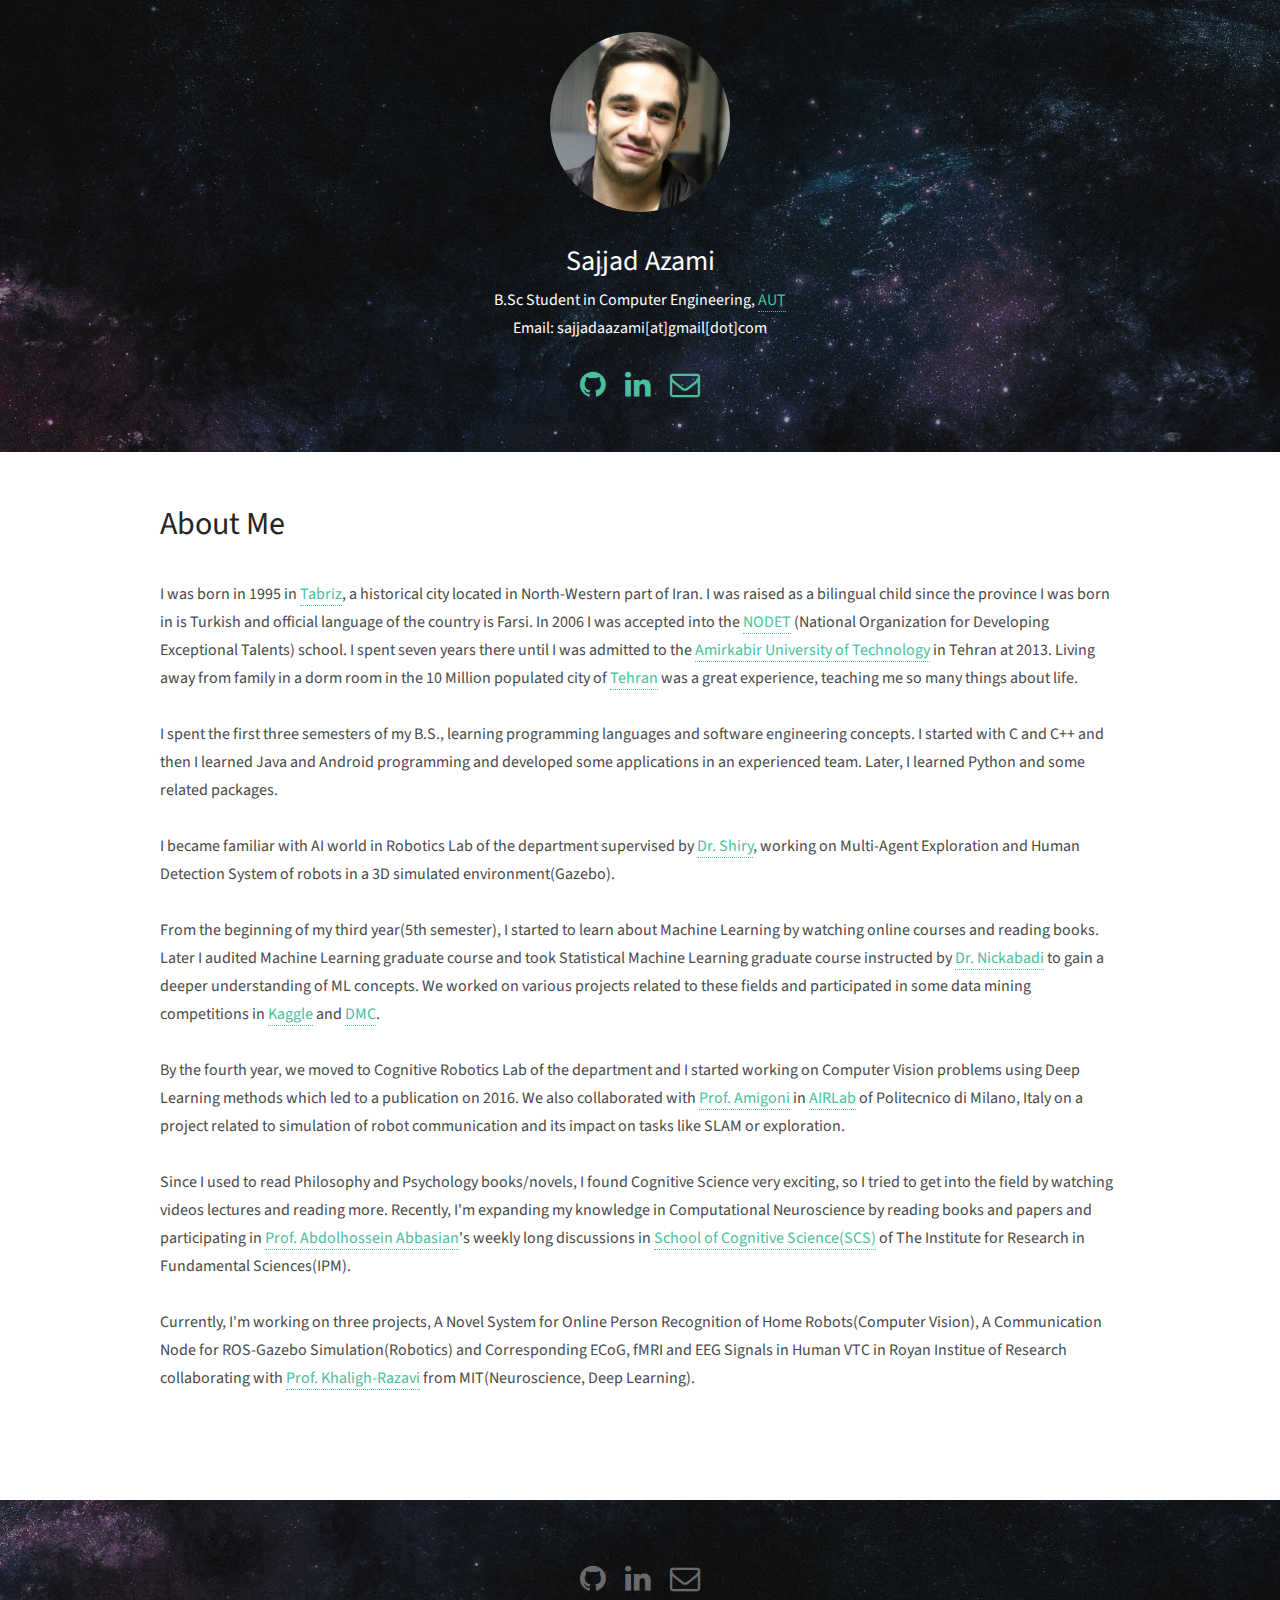
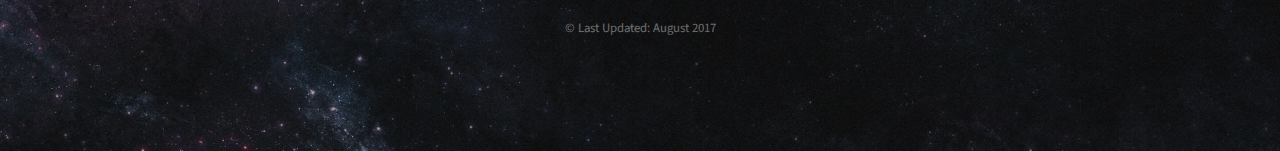
==== commit 70105104: "updates" ====
--- a/bio.html
+++ b/bio.html
@@ -58,7 +58,7 @@
             (National Organization for Developing Exceptional Talents) school. I spent seven years there
             until I was admitted to the <a href="https://en.wikipedia.org/wiki/Amirkabir_University_of_Technology">Amirkabir
                 University of Technology</a> in Tehran at 2013. Living away from family in
-            a dorm room in the 15 Million populated city of <a href="https://en.wikipedia.org/wiki/Tehran">Tehran</a>
+            a dorm room in the 10 Million populated city of <a href="https://en.wikipedia.org/wiki/Tehran">Tehran</a>
             was a great experience, teaching me so many things
             about life.<br><br>
 
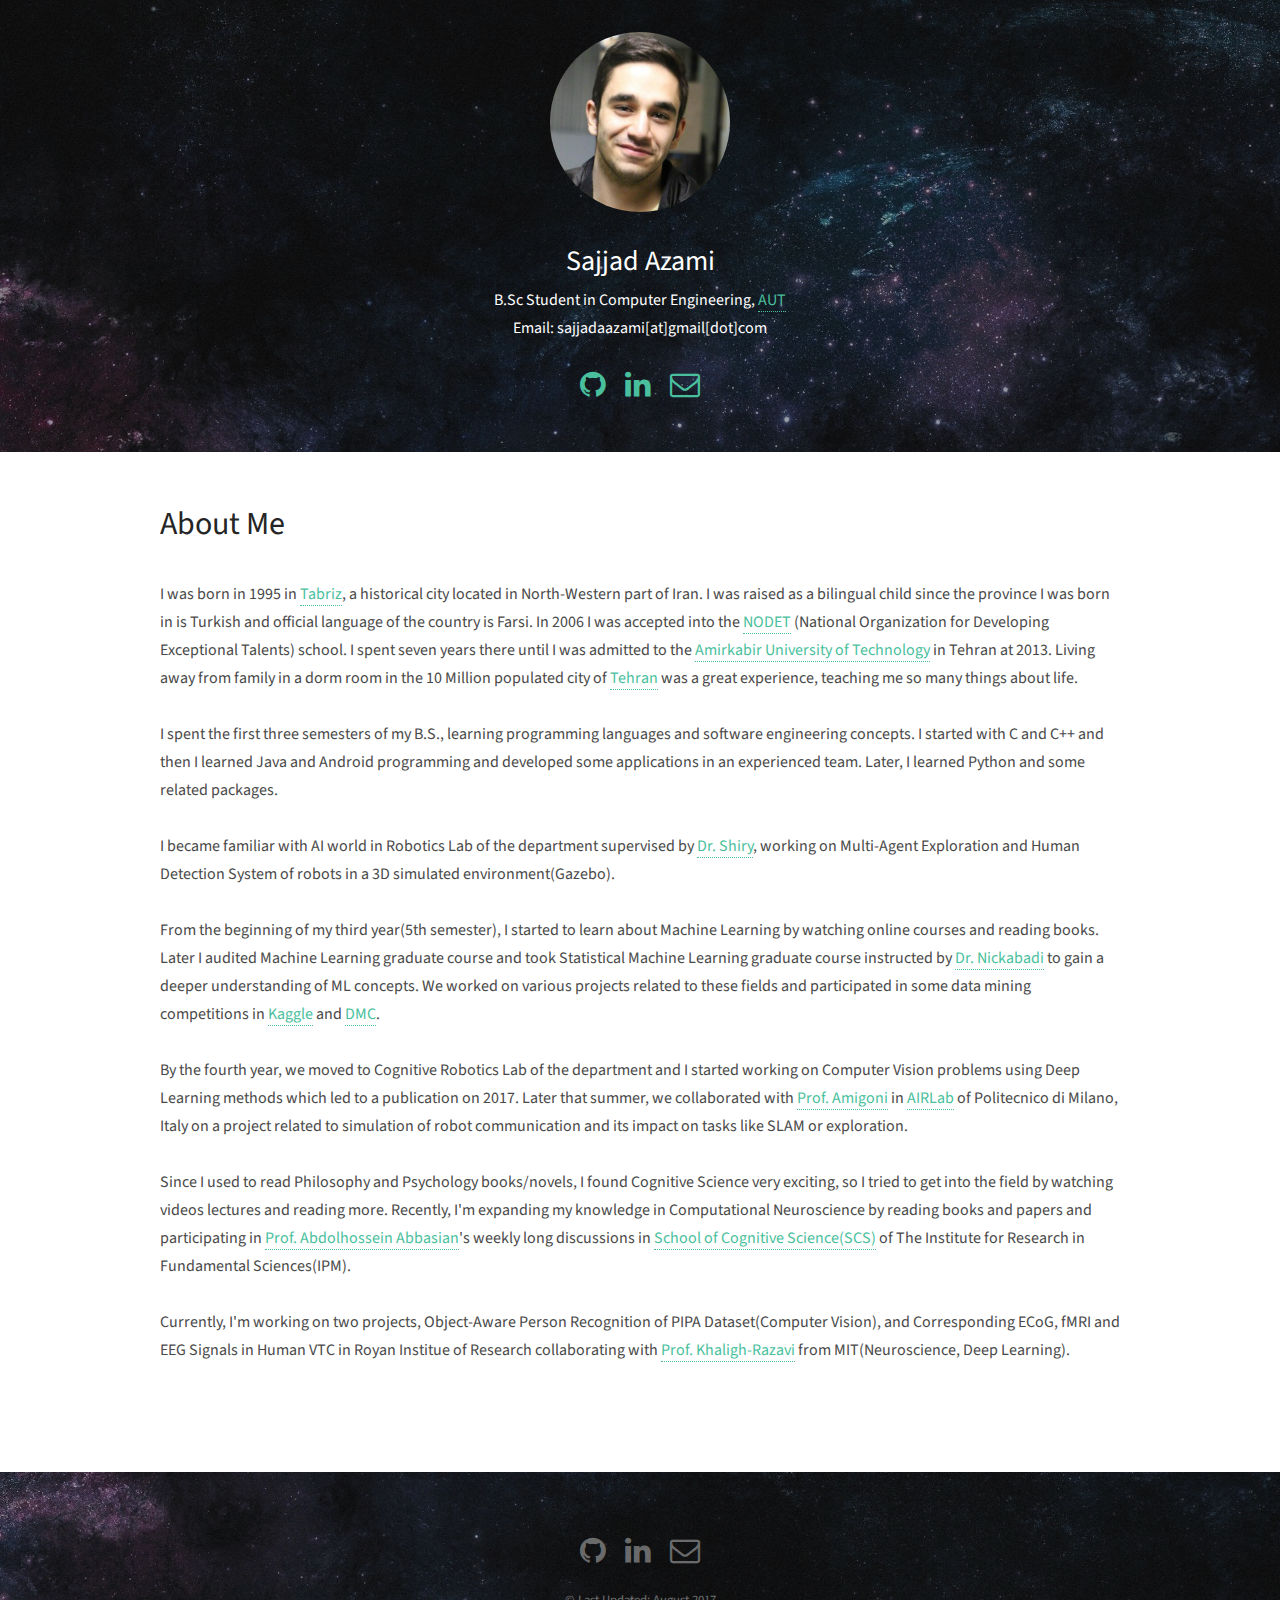
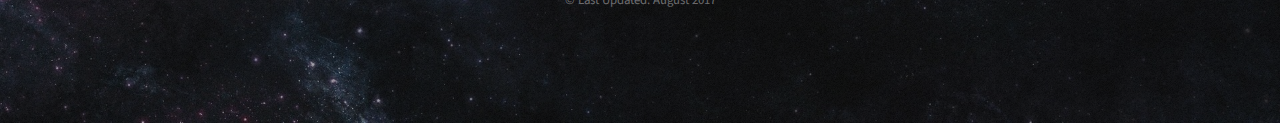
==== commit 79373e22: "updates" ====
--- a/bio.html
+++ b/bio.html
@@ -78,7 +78,7 @@
             <a href="http://www.kaggle.com/">Kaggle</a> and <a href="http://www.data-mining-cup.de/en/">DMC</a>.<br><br>
 
             By the fourth year, we moved to Cognitive Robotics Lab of the department and I started working on Computer
-            Vision problems using Deep Learning methods which led to a publication on 2016. We also collaborated with
+            Vision problems using Deep Learning methods which led to a publication on 2017. Later that summer, we collaborated with
             <a href="https://scholar.google.com/citations?user=qsOtJtsAAAAJ&hl=en">Prof. Amigoni</a> in
             <a href="http://airlab.deib.polimi.it/">AIRLab</a> of
             Politecnico di Milano, Italy on a project related to simulation of robot
@@ -91,8 +91,7 @@
             weekly long discussions in <a href="http://scs.ipm.ac.ir/">School of Cognitive Science(SCS)</a> of The
             Institute for Research in Fundamental Sciences(IPM).<br><br>
 
-            Currently, I'm working on three projects, A Novel System for Online Person Recognition of Home
-            Robots(Computer Vision), A Communication Node for ROS-Gazebo Simulation(Robotics) and Corresponding
+            Currently, I'm working on two projects, Object-Aware Person Recognition of PIPA Dataset(Computer Vision), and Corresponding
             ECoG, fMRI and EEG Signals in Human VTC in Royan Institue of Research collaborating with
             <a href="https://scholar.google.co.uk/citations?user=3HbeiywAAAAJ">Prof. Khaligh-Razavi</a> from
             MIT(Neuroscience, Deep Learning).<br><br>
